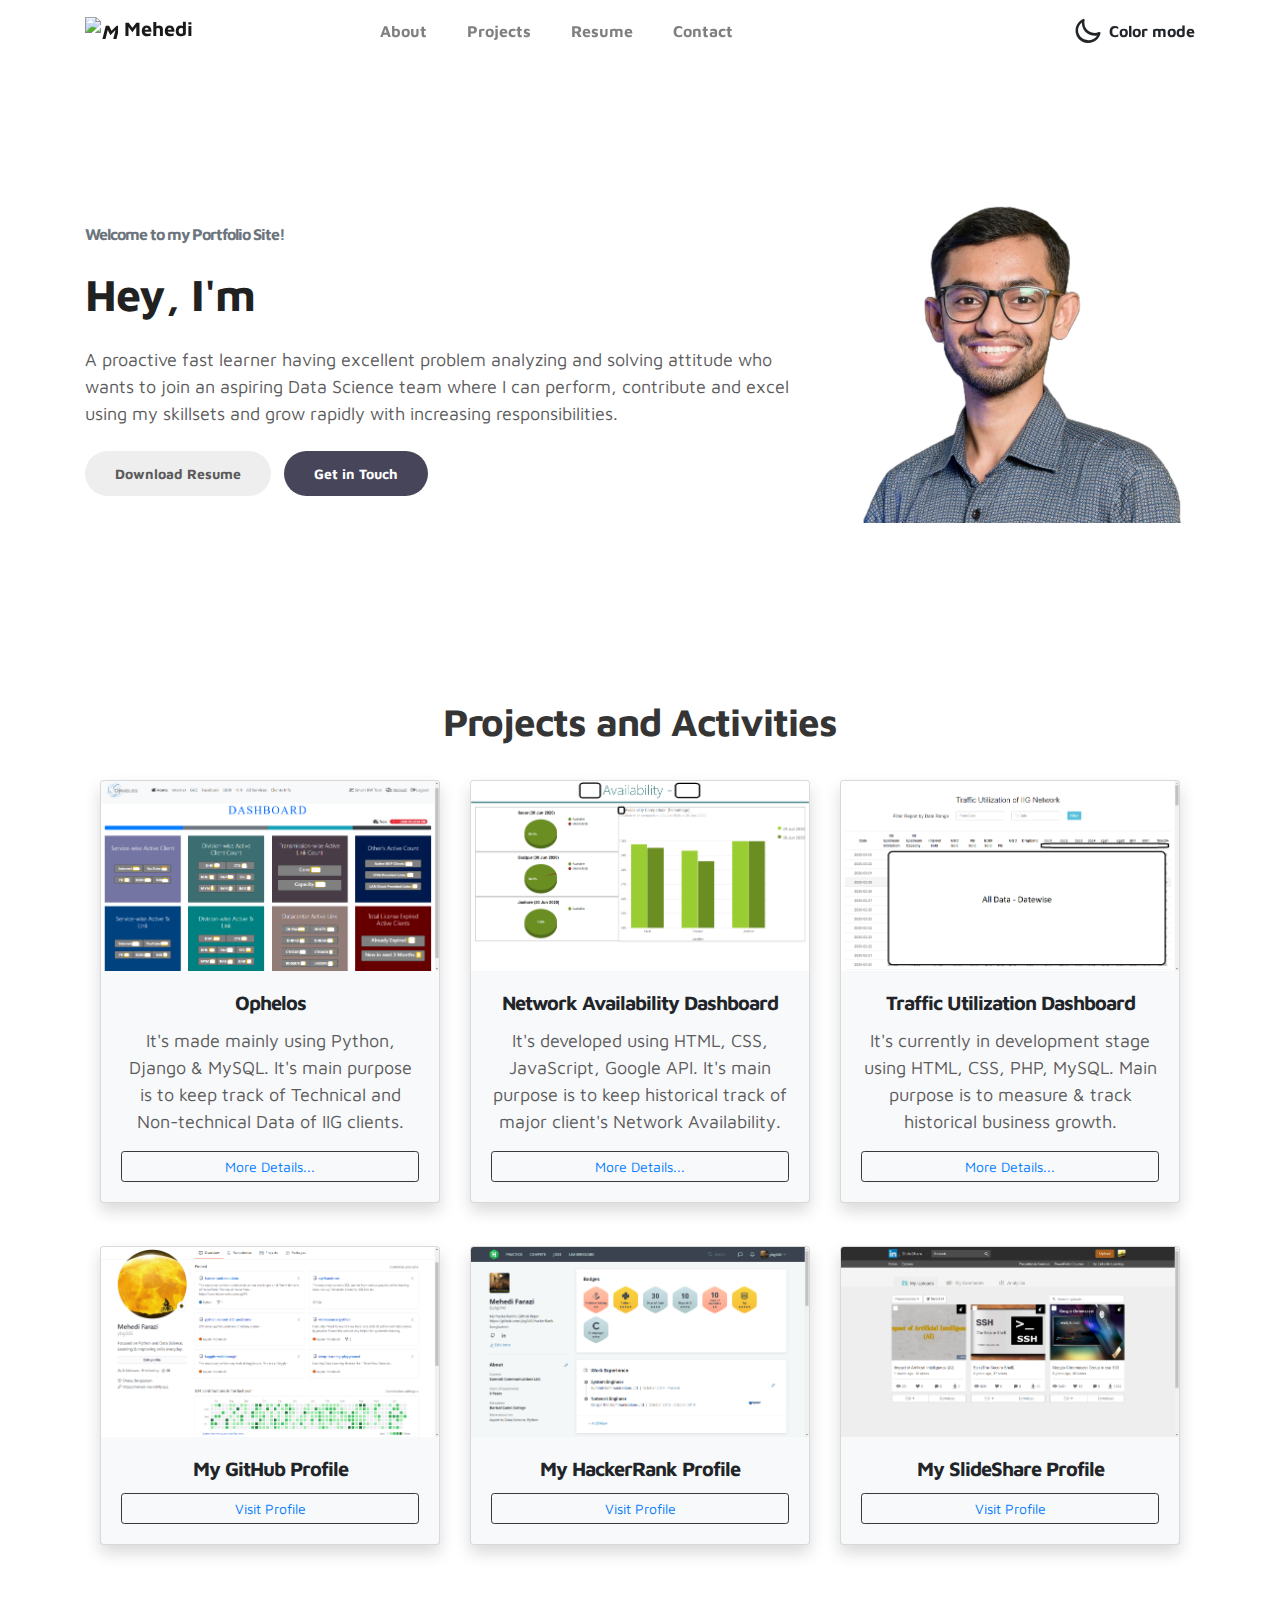
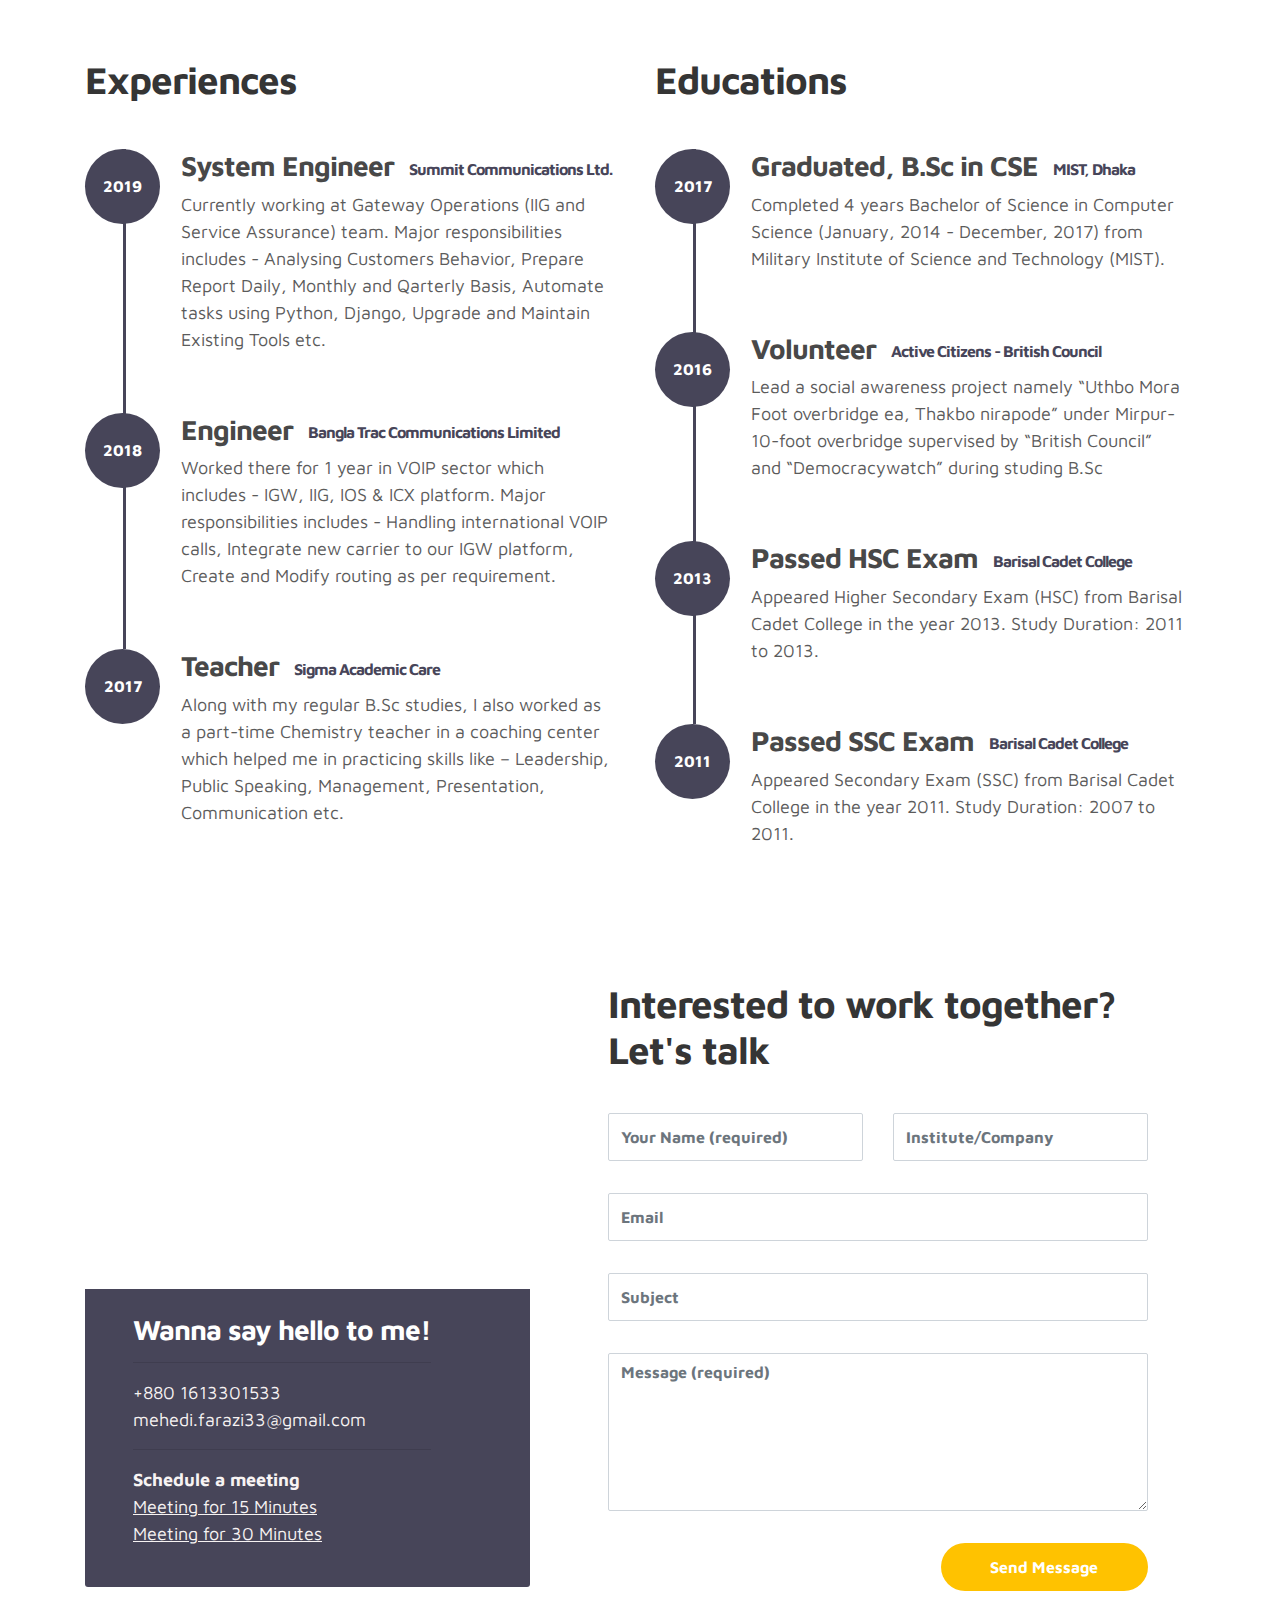
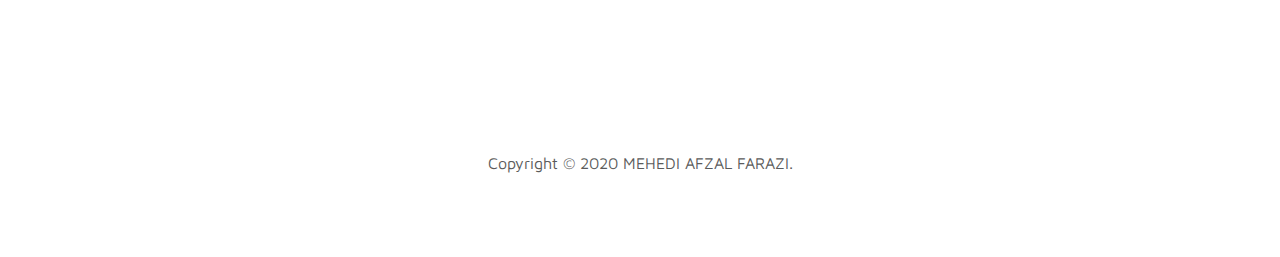
==== index.html @ b914c61b "Modified about section" ====
<!doctype html>
<html lang="en">
<head>
    <meta charset="utf-8">
    <meta name="viewport" content="width=device-width, initial-scale=1, shrink-to-fit=no">
    <meta name="description" content="">
    <meta name="author" content="">

    <title>Mehedi Farazi</title>
    <link rel="icon" type="image/ico" href="https://cdn3.iconfinder.com/data/icons/shortcuts/512/letter-m-key-keyboard-128.png" />

    <link rel="stylesheet" href="css/bootstrap.min.css">
    <link rel="stylesheet" href="css/unicons.css">
    <link rel="stylesheet" href="css/owl.carousel.min.css">
    <link rel="stylesheet" href="css/owl.theme.default.min.css">

    <!-- MAIN STYLE -->
    <link rel="stylesheet" href="css/tooplate-style.css">
    <link rel="stylesheet" href="css/project-card.css">
    <link rel="stylesheet" href="css/social-logo.css">
    <script src="https://use.fontawesome.com/releases/v5.12.1/js/all.js" data-auto-a11y="true"></script>
</head>



<body>
<!-- MENU -->
<nav class="navbar navbar-expand-sm navbar-light">
    <div class="container">
        <a class="navbar-brand" href="/"><i> <img src="https://cdn4.iconfinder.com/data/icons/system-ui-set/512/modern-latin-alphabet-letter-m-128.png" alt="M" width="50px" height="50px"> </i> Mehedi </a>

        <button class="navbar-toggler" type="button" data-toggle="collapse" data-target="#navbarNav" aria-controls="navbarNav" aria-expanded="false" aria-label="Toggle navigation">
            <span class="navbar-toggler-icon"></span>
            <span class="navbar-toggler-icon"></span>
            <span class="navbar-toggler-icon"></span>
        </button>

        <div class="collapse navbar-collapse" id="navbarNav">
            <ul class="navbar-nav mx-auto">
                <li class="nav-item">
                    <a href="#about" class="nav-link"><span data-hover="About">About</span></a>
                </li>
                <li class="nav-item">
                    <a href="#project" class="nav-link"><span data-hover="Projects">Projects</span></a>
                </li>
                <li class="nav-item">
                    <a href="#resume" class="nav-link"><span data-hover="Resume">Resume</span></a>
                </li>
                <li class="nav-item">
                    <a href="#contact" class="nav-link"><span data-hover="Contact">Contact</span></a>
                </li>
            </ul>

            <ul class="navbar-nav ml-lg-auto">
                <div class="ml-lg-4">
                    <div class="color-mode d-lg-flex justify-content-center align-items-center">
                        <i class="color-mode-icon"></i>
                        Color mode
                    </div>
                </div>
            </ul>
        </div>
    </div>
</nav>



<!-- ABOUT -->
<section class="about full-screen d-lg-flex justify-content-center align-items-center" id="about">
    <div class="container">
        <div class="row">

            <div class="col-lg-8 col-md-12 col-12 d-flex align-items-center">
                <div class="about-text">
                    <h6 class="text-muted">Welcome to my Portfolio Site!</h6>
                    <h1 class="animated animated-text">
                        <span class="mr-2">Hey, I'm</span>
                        <div class="animated-info">
                            <span class="animated-item">Mehedi Farazi</span>
                            <span class="animated-item">Analyst Programmer</span>
                        </div>
                    </h1>

                    <p>A proactive fast learner having excellent problem analyzing and solving attitude who wants to join an aspiring Data Science team where I can perform, contribute and excel using my skillsets and grow rapidly with increasing responsibilities.</p>

                    <div class="custom-btn-group mt-4">
                        <a href="files/Data-Analyst_Mehedi-Farazi.pdf" class="btn mr-lg-2 custom-btn" target="_blank"><i class="fas fa-file-alt"></i> Download Resume</a>
                        <a href="#contact" class="btn custom-btn custom-btn-bg custom-btn-link">Get in Touch</a>
                    </div>
                </div>
            </div>

            <div class="col-lg-4 col-md-12 col-12">
                <div class="about-image svg">
                    <img src="images/me/pp_w.png" class="img-fluid" alt="Mehedi's Picture">
                </div>
            </div>

        </div>
    </div>
</section>



<!-- PROJECTS -->
<section class="project py-5" id="project">
    <div class="container">

        <div class="row">
            <div class="col-lg-12 text-center mx-auto col-12">

                <div class="col-lg-8 mx-auto">
                    <h2>Projects and Activities</h2>
                </div>

                <div class="container">
                    <div class="row">
                        <div class="col-md-4 col-12">
                            <div class="card bg-light shadow mb-3">
                                <div class="inner">
                                    <img class="card-img-top" src="images\project\ophelos\02-dashboard.png" alt="Ophelos Dashboard">
                                </div>

                                <div class="card-body">
                                    <h5 class="card-title">Ophelos</h5>
                                    <p class="card-text">It's made mainly using Python, Django & MySQL. It's main purpose is to keep track of Technical and Non-technical Data of IIG clients.</p>

                                    <button type="button" class="btn btn-sm btn-block btn-outline-dark" data-toggle="tooltip" data-placement="top" title="Click to open details at new page">
                                        <a href="ophelos.html">More Details...</a>
                                    </button>
                                </div>
                            </div>
                        </div>

                        <div class="col-md-4 col-12">
                            <div class="card bg-light shadow mb-3">
                                <div class="inner">
                                    <img class="card-img-top" src="images\project\availability\img1.png" alt="Network Availability Dashboard">
                                </div>

                                <div class="card-body">
                                    <h5 class="card-title">Network Availability Dashboard</h5>
                                    <p class="card-text">It's developed using HTML, CSS, JavaScript, Google API. It's main purpose is to keep historical track of major client's Network Availability.</p>

                                    <button type="button" class="btn btn-sm btn-block btn-outline-dark" data-toggle="tooltip" data-placement="top" title="Click to open details at new page">
                                        <a href="network.html">More Details...</a>
                                    </button>
                                </div>
                            </div>
                        </div>

                        <div class="col-md-4 col-12">
                            <div class="card bg-light shadow mb-3">
                                <div class="inner">
                                    <img class="card-img-top" src="images\project\traffic-utilization\normal.png" alt="Traffic Utilization Dashboard">
                                </div>

                                <div class="card-body">
                                    <h5 class="card-title">Traffic Utilization Dashboard</h5>
                                    <p class="card-text">It's currently in development stage using HTML, CSS, PHP, MySQL. Main purpose is to measure & track historical business growth.</p>

                                    <button type="button" class="btn btn-sm btn-block btn-outline-dark" data-toggle="tooltip" data-placement="top" title="Click to open details at new page">
                                        <a href="utilization.html">More Details...</a>
                                    </button>
                                </div>
                            </div>
                        </div>
                    </div>

                    <div class="row">
                        <div class="col-md-4 col-12">
                            <div class="card bg-light shadow mb-3">
                                <div class="inner">
                                    <img class="card-img-top" src="images\project\others\github-2.png" alt="GitHub Profile">
                                </div>

                                <div class="card-body">
                                    <h5 class="card-title">My GitHub Profile</h5>

                                    <button type="button" class="btn btn-sm btn-block btn-outline-dark" data-toggle="tooltip" data-placement="top" title="Click to open my GitHub profile at new tab">
                                        <a href="https://github.com/ybg345" target="_blank">Visit Profile <i class="fas fa-external-link-alt"></i></a>
                                    </button>
                                </div>
                            </div>
                        </div>

                        <div class="col-md-4 col-12">
                            <div class="card bg-light shadow mb-3">
                                <div class="inner">
                                    <img class="card-img-top" src="images\project\others\hackerrank.png" alt="HackerRank Profile">
                                </div>

                                <div class="card-body">
                                    <h5 class="card-title">My HackerRank Profile</h5>

                                    <button type="button" class="btn btn-sm btn-block btn-outline-dark" data-toggle="tooltip" data-placement="top" title="Click to open my HackerRank profile at new tab">
                                        <a href="https://www.hackerrank.com/ybg345" target="_blank">Visit Profile <i class="fas fa-external-link-alt"></i></a>
                                    </button>
                                </div>
                            </div>
                        </div>

                        <div class="col-md-4 col-12">
                            <div class="card bg-light shadow mb-3">
                                <div class="inner">
                                    <img class="card-img-top" src="images\project\others\slideshare-1.png" alt="slideshare Profile">
                                </div>

                                <div class="card-body">
                                    <h5 class="card-title">My SlideShare Profile</h5>

                                    <button type="button" class="btn btn-sm btn-block btn-outline-dark" data-toggle="tooltip" data-placement="top" title="Click to open my SlideShare profile at new tab">
                                        <a href="https://www.slideshare.net/mehedi33" target="_blank">Visit Profile <i class="fas fa-external-link-alt"></i></a>
                                    </button>
                                </div>
                            </div>
                        </div>
                    </div>

                </div>


                <!-- <div class="owl-carousel owl-theme">

                    <div class="item">
                        <div class="project-info">
                            <img src="images/project/project-07.gif" class="img-fluid" alt="profile image">
                        </div>
                    </div>

                    <div class="item">
                        <div class="project-info">
                            <a href="https://www.hackerrank.com/ybg345" target="_blank"><img src="images/project/profile-01.gif" class="img-fluid" alt="profile image"></a>
                        </div>
                    </div>

                    <div class="item">
                        <div class="project-info">
                            <a href="https://github.com/ybg345" target="_blank"><img src="images/project/profile-02.gif" class="img-fluid" alt="profile image"></a>
                        </div>
                    </div>

                    <div class="item">
                        <div class="project-info">
                            <a href="https://public.tableau.com/profile/maf345#!/vizhome/CustomerSegmentationDashboardSDS/Dashboard" target="_blank"><img src="images/project/project-03.gif" class="img-fluid" alt="project image"></a>
                        </div>
                    </div>

                    <div class="item">
                        <div class="project-info">
                            <a href="https://1drv.ms/x/s!ArcN1mlTAmmf1RMQ-xbxxucuBG0i?e=DDILAO" target="_blank"><img src="images/project/project-04.gif" class="img-fluid" alt="project image"></a>
                        </div>
                    </div>

                </div> -->

            </div>
        </div>
    </div>
</section>



<!-- FEATURES -->
<section class="resume py-5 d-lg-flex justify-content-center align-items-center" id="resume">
    <div class="container">
        <div class="row">

            <div class="col-lg-6 col-12">
                <h2 class="mb-4">Experiences</h2>

                <div class="timeline">
                    <div class="timeline-wrapper">
                        <div class="timeline-yr">
                            <span>2019</span>
                        </div>
                        <div class="timeline-info">
                            <h3><span>System Engineer</span><small>Summit Communications Ltd.</small></h3>
                            <p>Currently working at Gateway Operations (IIG and Service Assurance) team. Major responsibilities includes - Analysing Customers Behavior, Prepare Report Daily, Monthly and Qarterly Basis, Automate tasks using Python, Django, Upgrade and Maintain Existing Tools etc.</p>
                        </div>
                    </div>

                    <div class="timeline-wrapper">
                        <div class="timeline-yr">
                            <span>2018</span>
                        </div>
                        <div class="timeline-info">
                            <h3><span>Engineer</span><small>Bangla Trac Communications Limited</small></h3>
                            <p>Worked there for 1 year in VOIP sector which includes - IGW, IIG, IOS & ICX platform. Major responsibilities includes - Handling international VOIP calls, Integrate new carrier to our IGW platform, Create and Modify routing as per requirement.</p>
                        </div>
                    </div>

                    <div class="timeline-wrapper">
                        <div class="timeline-yr">
                            <span>2017</span>
                        </div>
                        <div class="timeline-info">
                            <h3><span>Teacher<small>Sigma Academic Care</small></h3>
                            <p>Along with my regular B.Sc studies, I also worked as a part-time Chemistry teacher in a coaching center which helped me in practicing skills like – Leadership, Public Speaking, Management, Presentation, Communication etc.</p>
                        </div>
                    </div>

                </div>
            </div>

            <div class="col-lg-6 col-12">
                <h2 class="mb-4 mobile-mt-2">Educations</h2>

                <div class="timeline">
                    <div class="timeline-wrapper">
                        <div class="timeline-yr">
                            <span>2017</span>
                        </div>
                        <div class="timeline-info">
                            <h3><span>Graduated, B.Sc in CSE</span><small>MIST, Dhaka</small></h3>
                            <p>Completed 4 years Bachelor of Science in Computer Science (January, 2014 - December, 2017) from Military Institute of Science and Technology (MIST).</p>
                        </div>
                    </div>

                    <div class="timeline-wrapper">
                        <div class="timeline-yr">
                            <span>2016</span>
                        </div>
                        <div class="timeline-info">
                            <h3><span>Volunteer</span><small>Active Citizens - British Council</small></h3>
                            <p>Lead a social awareness project namely “Uthbo Mora Foot overbridge ea, Thakbo nirapode” under Mirpur-10-foot overbridge supervised by “British Council” and “Democracywatch” during studing B.Sc</p>
                        </div>
                    </div>

                    <div class="timeline-wrapper">
                        <div class="timeline-yr">
                            <span>2013</span>
                        </div>
                        <div class="timeline-info">
                            <h3><span>Passed HSC Exam</span><small>Barisal Cadet College</small></h3>
                            <p>Appeared Higher Secondary Exam (HSC) from Barisal Cadet College in the year 2013. Study Duration: 2011 to 2013.</p>
                        </div>
                    </div>

                    <div class="timeline-wrapper">
                        <div class="timeline-yr">
                            <span>2011</span>
                        </div>
                        <div class="timeline-info">
                            <h3><span>Passed SSC Exam</span><small>Barisal Cadet College</small></h3>
                            <p>Appeared Secondary Exam (SSC) from Barisal Cadet College in the year 2011. Study Duration: 2007 to 2011.</p>
                        </div>
                    </div>

                </div>
            </div>

        </div>
    </div>
</section>



<!-- CONTACT -->
<section class="contact py-5" id="contact">
<div class="container">
    <div class="row">

        <div class="col-lg-5 mr-lg-5 col-12">
            <div class="google-map w-100">
                <!-- <iframe src="https://maps.google.com/maps?q=brp&t=&z=15&ie=UTF8&iwloc=&output=embed" width="400" height="300" frameborder="0" style="border:0" allowfullscreen></iframe> -->
                <iframe src="https://www.google.com/maps/embed?pb=!1m18!1m12!1m3!1d3650.2944509740246!2d90.38084691445695!3d23.80812629248668!2m3!1f0!2f0!3f0!3m2!1i1024!2i768!4f13.1!3m3!1m2!1s0x3755c7285b10f46f%3A0x61296d7f2a9a5a30!2sJoynagar%20Project%2C%20National%20Housing%20Authority!5e0!3m2!1sen!2sbd!4v1597746410667!5m2!1sen!2sbd" width="400" height="310" frameborder="0" style="border:0;" allowfullscreen="" aria-hidden="false" tabindex="0"></iframe>
            </div>

            <div class="contact-info d-flex justify-content-between align-items-center py-4 px-lg-5">
                <div class="contact-info-item">
                    <h3 class="mb-3 text-white">Wanna say hello to me!</h3>
                    <hr>
                    <!-- <p class="footer-text mb-0"><i class="fas fa-phone-alt fa-lg"></i> +880 1613301533</p> -->
                    <p class="footer-text mb-0"><i class="fas fa-phone-alt fa-lg"></i> <a href="tel:+8801613301533" onclick="ga('send', 'event', { eventCategory: 'Contact', eventAction: 'Call', eventLabel: 'Mobile Button'});"> +880 1613301533 </a>
                    <p><i class="fas fa-envelope-open-text fa-lg"></i><a href="mailto:mehedi.farazi33@gmail.com"> mehedi.farazi33@gmail.com</a></p>
                    <hr>
                    <p><i class="far fa-calendar-alt fa-lg"></i> <b>Schedule a meeting</b>
                        <br>
                        <i class="fas fa-user-clock"></i><a href="https://calendly.com/mehedi-farazi33/15min" target="_blank"> <u>Meeting for 15 Minutes</u> </a> <br>
                        <i class="fas fa-user-clock"></i><a href="https://calendly.com/mehedi-farazi33/30min" target="_blank"> <u>Meeting for 30 Minutes</u> </a>
                    </p>
                </div>

                <!-- <ul class="social-links">
                    <li><a href="https://www.facebook.com/maf345" class="uil uil-facebook" data-toggle="tooltip" data-placement="left" title="Facebook" target="_blank"></a></li>
                    <li><a href="https://www.youtube.com/channel/UCJ0IR7aeKfYx1siz7QJ-BMw" class="uil uil-youtube" data-toggle="tooltip" data-placement="left" title="YouTube" target="_blank"></a></li>
                </ul> -->
            </div>
        </div>

        <div class="col-lg-6 col-12">
            <div class="contact-form">
                <h2 class="mb-4">Interested to work together? Let's talk</h2>
                <form action="https://app.99inbound.com/api/e/u4Ypcwsz" method="POST" target="_blank">
                    <div class="row">
                        <div class="col-lg-6 col-12">
                            <input type="text" class="form-control" name="name" placeholder="Your Name (required)" id="name" required>
                        </div>

                        <div class="col-lg-6 col-12">
                            <input type="text" class="form-control" name="company" placeholder="Institute/Company" id="company">
                        </div>

                        <div class="col-12">
                            <input type="email" class="form-control" name="email" placeholder="Email" id="email">
                        </div>

                        <div class="col-12">
                            <input type="text" class="form-control" name="subject" placeholder="Subject" id="subject">
                        </div>

                        <div class="col-12">
                            <textarea name="message" rows="6" class="form-control" id="message" placeholder="Message (required)" required></textarea>
                        </div>

                        <div class="ml-lg-auto col-lg-5 col-12">
                            <input type="submit" class="form-control submit-btn" value="Send Message">
                        </div>
                    </div>
                </form>
            </div>
        </div>

    </div>
</div>

</section>



<!-- FOOTER -->
<footer class="footer py-5">
    <div class="container">
        <div class="row">
            <div class="col-lg-12 col-12">
                <p class="copyright-text text-center mt-5">Copyright &copy; 2020 MEHEDI AFZAL FARAZI.</p>
            </div>
            <div class="col-lg-12 col-12">
                <div class="wrapper">
                    <a href="https://github.com/ybg345" target="_blank"><i class="fab fa-github fa-lg"></i></a> &nbsp;
                    <a href="https://www.linkedin.com/in/maf345/" target="_blank"><i class="fab fa-linkedin fa-lg"></i></a> &nbsp;
                    <a href="https://www.hackerrank.com/ybg345" target="_blank"><i class="fab fa-hackerrank fa-lg"></i></a> &nbsp;
                    <a href="https://www.kaggle.com/maf345" target="_blank"><i class="fab fab-3x fa-kaggle fa-lg"></i></a> &nbsp;
                    <a href="https://www.slideshare.net/mehedi33" target="_blank"><i class="fab fa-slideshare fa-lg"></i></a>
                </div>
            </div>
        </div>
    </div>
</footer>


<script src="js/jquery-3.3.1.min.js"></script>
<script src="js/popper.min.js"></script>
<script src="js/bootstrap.min.js"></script>
<script src="js/Headroom.js"></script>
<script src="js/jQuery.headroom.js"></script>
<script src="js/owl.carousel.min.js"></script>
<script src="js/smoothscroll.js"></script>
<script src="js/custom.js"></script>

<!-- For tooltip -->
<script type="text/javascript">
    $(function () {
        $('[data-toggle="tooltip"]').tooltip()
    })
</script>

</body>
</html>
---- css/unicons.css ----
@font-face {
  font-family: 'unicons';
  src: url('../font/unicons.eot?42479262');
  src: url('../font/unicons.eot?42479262#iefix') format('embedded-opentype'),
       url('../font/unicons.woff2?42479262') format('woff2'),
       url('../font/unicons.woff?42479262') format('woff'),
       url('../font/unicons.ttf?42479262') format('truetype'),
       url('../font/unicons.svg?42479262#unicons') format('svg');
  font-weight: normal;
  font-style: normal;
}
/* Chrome hack: SVG is rendered more smooth in Windozze. 100% magic, uncomment if you need it. */
/* Note, that will break hinting! In other OS-es font will be not as sharp as it could be */
/*
@media screen and (-webkit-min-device-pixel-ratio:0) {
  @font-face {
    font-family: 'unicons';
    src: url('../font/unicons.svg?42479262#unicons') format('svg');
  }
}
*/
 
 [class^="uil-"]:before, [class*=" uil-"]:before {
  font-family: "unicons";
  font-style: normal;
  font-weight: normal;
  speak: none;
 
  display: inline-block;
  text-decoration: inherit;
  width: 1em;
  margin-right: .2em;
  text-align: center;
  /* opacity: .8; */
 
  /* For safety - reset parent styles, that can break glyph codes*/
  font-variant: normal;
  text-transform: none;
 
  /* fix buttons height, for twitter bootstrap */
  line-height: 1em;
 
  /* Animation center compensation - margins should be symmetric */
  /* remove if not needed */
  margin-left: .2em;
 
  /* you can be more comfortable with increased icons size */
  /* font-size: 120%; */
 
  /* Font smoothing. That was taken from TWBS */
  -webkit-font-smoothing: antialiased;
  -moz-osx-font-smoothing: grayscale;
 
  /* Uncomment for 3D effect */
  /* text-shadow: 1px 1px 1px rgba(127, 127, 127, 0.3); */
}
 
.uil-abacus:before { content: '\e800'; } /* '' */
.uil-accessible-icon-alt:before { content: '\e801'; } /* '' */
.uil-adjust-alt:before { content: '\e802'; } /* '' */
.uil-adjust-circle:before { content: '\e803'; } /* '' */
.uil-adjust-half:before { content: '\e804'; } /* '' */
.uil-adjust:before { content: '\e805'; } /* '' */
.uil-airplay:before { content: '\e806'; } /* '' */
.uil-align-alt:before { content: '\e807'; } /* '' */
.uil-align-center-alt:before { content: '\e808'; } /* '' */
.uil-align-center-h:before { content: '\e809'; } /* '' */
.uil-align-center-justify:before { content: '\e80a'; } /* '' */
.uil-align-center-v:before { content: '\e80b'; } /* '' */
.uil-align-center:before { content: '\e80c'; } /* '' */
.uil-align-justify:before { content: '\e80d'; } /* '' */
.uil-align-left-justify:before { content: '\e80e'; } /* '' */
.uil-align-left:before { content: '\e80f'; } /* '' */
.uil-align-letter-right:before { content: '\e810'; } /* '' */
.uil-align-right-justify:before { content: '\e811'; } /* '' */
.uil-align-right:before { content: '\e812'; } /* '' */
.uil-align:before { content: '\e813'; } /* '' */
.uil-ambulance:before { content: '\e814'; } /* '' */
.uil-analysis:before { content: '\e815'; } /* '' */
.uil-analytics:before { content: '\e816'; } /* '' */
.uil-anchor:before { content: '\e817'; } /* '' */
.uil-android-phone-slash:before { content: '\e818'; } /* '' */
.uil-angle-double-down:before { content: '\e819'; } /* '' */
.uil-angle-double-left:before { content: '\e81a'; } /* '' */
.uil-angle-double-right:before { content: '\e81b'; } /* '' */
.uil-angle-double-up:before { content: '\e81c'; } /* '' */
.uil-angle-down:before { content: '\e81d'; } /* '' */
.uil-angle-left:before { content: '\e81e'; } /* '' */
.uil-angle-right-b:before { content: '\e81f'; } /* '' */
.uil-angle-right:before { content: '\e820'; } /* '' */
.uil-angle-up:before { content: '\e821'; } /* '' */
.uil-annoyed-alt:before { content: '\e822'; } /* '' */
.uil-annoyed:before { content: '\e823'; } /* '' */
.uil-apps:before { content: '\e824'; } /* '' */
.uil-archive-alt:before { content: '\e825'; } /* '' */
.uil-archive:before { content: '\e826'; } /* '' */
.uil-arrow-break:before { content: '\e827'; } /* '' */
.uil-arrow-circle-down:before { content: '\e828'; } /* '' */
.uil-arrow-circle-left:before { content: '\e829'; } /* '' */
.uil-arrow-circle-right:before { content: '\e82a'; } /* '' */
.uil-arrow-circle-up:before { content: '\e82b'; } /* '' */
.uil-arrow-compress-h:before { content: '\e82c'; } /* '' */
.uil-arrow-down-left:before { content: '\e82d'; } /* '' */
.uil-arrow-down-right:before { content: '\e82e'; } /* '' */
.uil-arrow-down:before { content: '\e82f'; } /* '' */
.uil-arrow-from-right:before { content: '\e830'; } /* '' */
.uil-arrow-from-top:before { content: '\e831'; } /* '' */
.uil-arrow-growth:before { content: '\e832'; } /* '' */
.uil-arrow-left:before { content: '\e833'; } /* '' */
.uil-arrow-random:before { content: '\e834'; } /* '' */
.uil-arrow-resize-diagonal:before { content: '\e835'; } /* '' */
.uil-arrow-right:before { content: '\e836'; } /* '' */
.uil-arrow-to-bottom:before { content: '\e837'; } /* '' */
.uil-arrow-to-right:before { content: '\e838'; } /* '' */
.uil-arrow-up-left:before { content: '\e839'; } /* '' */
.uil-arrow-up-right:before { content: '\e83a'; } /* '' */
.uil-arrow-up:before { content: '\e83b'; } /* '' */
.uil-arrows-h-alt:before { content: '\e83c'; } /* '' */
.uil-arrows-h:before { content: '\e83d'; } /* '' */
.uil-arrows-left-down:before { content: '\e83e'; } /* '' */
.uil-arrows-maximize:before { content: '\e83f'; } /* '' */
.uil-arrows-merge:before { content: '\e840'; } /* '' */
.uil-arrows-resize-h:before { content: '\e841'; } /* '' */
.uil-arrows-resize-v:before { content: '\e842'; } /* '' */
.uil-arrows-resize:before { content: '\e843'; } /* '' */
.uil-arrows-right-down:before { content: '\e844'; } /* '' */
.uil-arrows-shrink-h:before { content: '\e845'; } /* '' */
.uil-arrows-shrink-v:before { content: '\e846'; } /* '' */
.uil-arrows-up-right:before { content: '\e847'; } /* '' */
.uil-arrows-v-alt:before { content: '\e848'; } /* '' */
.uil-arrows-v:before { content: '\e849'; } /* '' */
.uil-at:before { content: '\e84a'; } /* '' */
.uil-atm-card:before { content: '\e84b'; } /* '' */
.uil-atom:before { content: '\e84c'; } /* '' */
.uil-auto-flash:before { content: '\e84d'; } /* '' */
.uil-award-alt:before { content: '\e84e'; } /* '' */
.uil-award:before { content: '\e84f'; } /* '' */
.uil-baby-carriage:before { content: '\e850'; } /* '' */
.uil-backpack:before { content: '\e851'; } /* '' */
.uil-backspace:before { content: '\e852'; } /* '' */
.uil-backward:before { content: '\e853'; } /* '' */
.uil-bag-alt:before { content: '\e854'; } /* '' */
.uil-bag-slash:before { content: '\e855'; } /* '' */
.uil-bag:before { content: '\e856'; } /* '' */
.uil-ball:before { content: '\e857'; } /* '' */
.uil-ban:before { content: '\e858'; } /* '' */
.uil-bars:before { content: '\e859'; } /* '' */
.uil-basketball-hoop:before { content: '\e85a'; } /* '' */
.uil-basketball:before { content: '\e85b'; } /* '' */
.uil-battery-bolt:before { content: '\e85c'; } /* '' */
.uil-battery-empty:before { content: '\e85d'; } /* '' */
.uil-bed-double:before { content: '\e85e'; } /* '' */
.uil-bed:before { content: '\e85f'; } /* '' */
.uil-bell-school:before { content: '\e860'; } /* '' */
.uil-bell-slash:before { content: '\e861'; } /* '' */
.uil-bill:before { content: '\e862'; } /* '' */
.uil-bitcoin-circle:before { content: '\e863'; } /* '' */
.uil-bitcoin:before { content: '\e864'; } /* '' */
.uil-bluetooth-b:before { content: '\e865'; } /* '' */
.uil-bolt-alt:before { content: '\e866'; } /* '' */
.uil-bolt-slash:before { content: '\e867'; } /* '' */
.uil-bolt:before { content: '\e868'; } /* '' */
.uil-book-alt:before { content: '\e869'; } /* '' */
.uil-book-medical:before { content: '\e86a'; } /* '' */
.uil-book-open:before { content: '\e86b'; } /* '' */
.uil-book-reader:before { content: '\e86c'; } /* '' */
.uil-book:before { content: '\e86d'; } /* '' */
.uil-bookmark-full:before { content: '\e86e'; } /* '' */
.uil-bookmark:before { content: '\e86f'; } /* '' */
.uil-books:before { content: '\e870'; } /* '' */
.uil-boombox:before { content: '\e871'; } /* '' */
.uil-border-alt:before { content: '\e872'; } /* '' */
.uil-border-bottom:before { content: '\e873'; } /* '' */
.uil-border-clear:before { content: '\e874'; } /* '' */
.uil-border-horizontal:before { content: '\e875'; } /* '' */
.uil-border-inner:before { content: '\e876'; } /* '' */
.uil-border-left:before { content: '\e877'; } /* '' */
.uil-border-out:before { content: '\e878'; } /* '' */
.uil-border-right:before { content: '\e879'; } /* '' */
.uil-border-top:before { content: '\e87a'; } /* '' */
.uil-border-vertical:before { content: '\e87b'; } /* '' */
.uil-box:before { content: '\e87c'; } /* '' */
.uil-briefcase-alt:before { content: '\e87d'; } /* '' */
.uil-briefcase:before { content: '\e87e'; } /* '' */
.uil-bright:before { content: '\e87f'; } /* '' */
.uil-brightness-empty:before { content: '\e880'; } /* '' */
.uil-brightness-half:before { content: '\e881'; } /* '' */
.uil-brightness-low:before { content: '\e882'; } /* '' */
.uil-brightness-minus:before { content: '\e883'; } /* '' */
.uil-brightness-plus:before { content: '\e884'; } /* '' */
.uil-brightness:before { content: '\e885'; } /* '' */
.uil-bring-bottom:before { content: '\e886'; } /* '' */
.uil-bring-front:before { content: '\e887'; } /* '' */
.uil-brush-alt:before { content: '\e888'; } /* '' */
.uil-bug:before { content: '\e889'; } /* '' */
.uil-building:before { content: '\e88a'; } /* '' */
.uil-bullseye:before { content: '\e88b'; } /* '' */
.uil-bus-alt:before { content: '\e88c'; } /* '' */
.uil-bus-school:before { content: '\e88d'; } /* '' */
.uil-bus:before { content: '\e88e'; } /* '' */
.uil-calcualtor:before { content: '\e88f'; } /* '' */
.uil-calculator-alt:before { content: '\e890'; } /* '' */
.uil-calendar-alt:before { content: '\e891'; } /* '' */
.uil-calendar-slash:before { content: '\e892'; } /* '' */
.uil-calender:before { content: '\e893'; } /* '' */
.uil-calling:before { content: '\e894'; } /* '' */
.uil-camera-plus:before { content: '\e895'; } /* '' */
.uil-camera-slash:before { content: '\e896'; } /* '' */
.uil-camera:before { content: '\e897'; } /* '' */
.uil-cancel:before { content: '\e898'; } /* '' */
.uil-capsule:before { content: '\e899'; } /* '' */
.uil-capture:before { content: '\e89a'; } /* '' */
.uil-car-sideview:before { content: '\e89b'; } /* '' */
.uil-car-slash:before { content: '\e89c'; } /* '' */
.uil-car-wash:before { content: '\e89d'; } /* '' */
.uil-car:before { content: '\e89e'; } /* '' */
.uil-card-atm:before { content: '\e89f'; } /* '' */
.uil-caret-right:before { content: '\e8a0'; } /* '' */
.uil-cart:before { content: '\e8a1'; } /* '' */
.uil-cell:before { content: '\e8a2'; } /* '' */
.uil-celsius:before { content: '\e8a3'; } /* '' */
.uil-chart-bar-alt:before { content: '\e8a4'; } /* '' */
.uil-chart-bar:before { content: '\e8a5'; } /* '' */
.uil-chart-down:before { content: '\e8a6'; } /* '' */
.uil-chart-growth-alt:before { content: '\e8a7'; } /* '' */
.uil-chart-growth:before { content: '\e8a8'; } /* '' */
.uil-chart-line:before { content: '\e8a9'; } /* '' */
.uil-chart-pie-alt:before { content: '\e8aa'; } /* '' */
.uil-chart-pie:before { content: '\e8ab'; } /* '' */
.uil-chart:before { content: '\e8ac'; } /* '' */
.uil-chat-bubble-user:before { content: '\e8ad'; } /* '' */
.uil-chat-info:before { content: '\e8ae'; } /* '' */
.uil-chat:before { content: '\e8af'; } /* '' */
.uil-check-circle:before { content: '\e8b0'; } /* '' */
.uil-check-square:before { content: '\e8b1'; } /* '' */
.uil-check:before { content: '\e8b2'; } /* '' */
.uil-circle-layer:before { content: '\e8b3'; } /* '' */
.uil-circle:before { content: '\e8b4'; } /* '' */
.uil-circuit:before { content: '\e8b5'; } /* '' */
.uil-clapper-board:before { content: '\e8b6'; } /* '' */
.uil-clipboard-alt:before { content: '\e8b7'; } /* '' */
.uil-clipboard-blank:before { content: '\e8b8'; } /* '' */
.uil-clipboard-notes:before { content: '\e8b9'; } /* '' */
.uil-clipboard:before { content: '\e8ba'; } /* '' */
.uil-clock-eight:before { content: '\e8bb'; } /* '' */
.uil-clock-five:before { content: '\e8bc'; } /* '' */
.uil-clock-nine:before { content: '\e8bd'; } /* '' */
.uil-clock-seven:before { content: '\e8be'; } /* '' */
.uil-clock-ten:before { content: '\e8bf'; } /* '' */
.uil-clock-three:before { content: '\e8c0'; } /* '' */
.uil-clock-two:before { content: '\e8c1'; } /* '' */
.uil-clock:before { content: '\e8c2'; } /* '' */
.uil-closed-captioning:before { content: '\e8c3'; } /* '' */
.uil-cloud-block:before { content: '\e8c4'; } /* '' */
.uil-cloud-bookmark:before { content: '\e8c5'; } /* '' */
.uil-cloud-check:before { content: '\e8c6'; } /* '' */
.uil-cloud-computing:before { content: '\e8c7'; } /* '' */
.uil-cloud-data-connection:before { content: '\e8c8'; } /* '' */
.uil-cloud-database-tree:before { content: '\e8c9'; } /* '' */
.uil-cloud-download:before { content: '\e8ca'; } /* '' */
.uil-cloud-drizzle:before { content: '\e8cb'; } /* '' */
.uil-cloud-exclamation:before { content: '\e8cc'; } /* '' */
.uil-cloud-hail:before { content: '\e8cd'; } /* '' */
.uil-cloud-heart:before { content: '\e8ce'; } /* '' */
.uil-cloud-info:before { content: '\e8cf'; } /* '' */
.uil-cloud-lock:before { content: '\e8d0'; } /* '' */
.uil-cloud-meatball:before { content: '\e8d1'; } /* '' */
.uil-cloud-moon-hail:before { content: '\e8d2'; } /* '' */
.uil-cloud-moon-meatball:before { content: '\e8d3'; } /* '' */
.uil-cloud-moon-rain:before { content: '\e8d4'; } /* '' */
.uil-cloud-moon-showers:before { content: '\e8d5'; } /* '' */
.uil-cloud-moon:before { content: '\e8d6'; } /* '' */
.uil-cloud-question:before { content: '\e8d7'; } /* '' */
.uil-cloud-rain-sun:before { content: '\e8d8'; } /* '' */
.uil-cloud-rain:before { content: '\e8d9'; } /* '' */
.uil-cloud-redo:before { content: '\e8da'; } /* '' */
.uil-cloud-set:before { content: '\e8db'; } /* '' */
.uil-cloud-share:before { content: '\e8dc'; } /* '' */
.uil-cloud-shield:before { content: '\e8dd'; } /* '' */
.uil-cloud-showers-alt:before { content: '\e8de'; } /* '' */
.uil-cloud-showers-heavy:before { content: '\e8df'; } /* '' */
.uil-cloud-showers:before { content: '\e8e0'; } /* '' */
.uil-cloud-slash:before { content: '\e8e1'; } /* '' */
.uil-cloud-sun-hail:before { content: '\e8e2'; } /* '' */
.uil-cloud-sun-meatball:before { content: '\e8e3'; } /* '' */
.uil-cloud-sun-rain-alt:before { content: '\e8e4'; } /* '' */
.uil-cloud-sun-rain:before { content: '\e8e5'; } /* '' */
.uil-cloud-sun-tear:before { content: '\e8e6'; } /* '' */
.uil-cloud-sun:before { content: '\e8e7'; } /* '' */
.uil-cloud-times:before { content: '\e8e8'; } /* '' */
.uil-cloud-unlock:before { content: '\e8e9'; } /* '' */
.uil-cloud-upload:before { content: '\e8ea'; } /* '' */
.uil-cloud-wifi:before { content: '\e8eb'; } /* '' */
.uil-cloud-wind:before { content: '\e8ec'; } /* '' */
.uil-cloud:before { content: '\e8ed'; } /* '' */
.uil-clouds:before { content: '\e8ee'; } /* '' */
.uil-club:before { content: '\e8ef'; } /* '' */
.uil-code:before { content: '\e8f0'; } /* '' */
.uil-coffee:before { content: '\e8f1'; } /* '' */
.uil-cog:before { content: '\e8f2'; } /* '' */
.uil-coins:before { content: '\e8f3'; } /* '' */
.uil-columns:before { content: '\e8f4'; } /* '' */
.uil-comment-alt-block:before { content: '\e8f5'; } /* '' */
.uil-comment-alt-chart-lines:before { content: '\e8f6'; } /* '' */
.uil-comment-alt-check:before { content: '\e8f7'; } /* '' */
.uil-comment-alt-dots:before { content: '\e8f8'; } /* '' */
.uil-comment-alt-download:before { content: '\e8f9'; } /* '' */
.uil-comment-alt-edit:before { content: '\e8fa'; } /* '' */
.uil-comment-alt-exclamation:before { content: '\e8fb'; } /* '' */
.uil-comment-alt-heart:before { content: '\e8fc'; } /* '' */
.uil-comment-alt-image:before { content: '\e8fd'; } /* '' */
.uil-comment-alt-info:before { content: '\e8fe'; } /* '' */
.uil-comment-alt-lines:before { content: '\e8ff'; } /* '' */
.uil-comment-alt-lock:before { content: '\e900'; } /* '' */
.uil-comment-alt-medical:before { content: '\e901'; } /* '' */
.uil-comment-alt-message:before { content: '\e902'; } /* '' */
.uil-comment-alt-notes:before { content: '\e903'; } /* '' */
.uil-comment-alt-plus:before { content: '\e904'; } /* '' */
.uil-comment-alt-question:before { content: '\e905'; } /* '' */
.uil-comment-alt-redo:before { content: '\e906'; } /* '' */
.uil-comment-alt-search:before { content: '\e907'; } /* '' */
.uil-comment-alt-share:before { content: '\e908'; } /* '' */
.uil-comment-alt-shield:before { content: '\e909'; } /* '' */
.uil-comment-alt-upload:before { content: '\e90a'; } /* '' */
.uil-comment-alt-verify:before { content: '\e90b'; } /* '' */
.uil-comment-alt:before { content: '\e90c'; } /* '' */
.uil-comment-block:before { content: '\e90d'; } /* '' */
.uil-comment-chart-line:before { content: '\e90e'; } /* '' */
.uil-comment-check:before { content: '\e90f'; } /* '' */
.uil-comment-dots:before { content: '\e910'; } /* '' */
.uil-comment-download:before { content: '\e911'; } /* '' */
.uil-comment-edit:before { content: '\e912'; } /* '' */
.uil-comment-exclamation:before { content: '\e913'; } /* '' */
.uil-comment-heart:before { content: '\e914'; } /* '' */
.uil-comment-image:before { content: '\e915'; } /* '' */
.uil-comment-info-alt:before { content: '\e916'; } /* '' */
.uil-comment-info:before { content: '\e917'; } /* '' */
.uil-comment-lines:before { content: '\e918'; } /* '' */
.uil-comment-lock:before { content: '\e919'; } /* '' */
.uil-comment-medical:before { content: '\e91a'; } /* '' */
.uil-comment-message:before { content: '\e91b'; } /* '' */
.uil-comment-notes:before { content: '\e91c'; } /* '' */
.uil-comment-plus:before { content: '\e91d'; } /* '' */
.uil-comment-question:before { content: '\e91e'; } /* '' */
.uil-comment-redo:before { content: '\e91f'; } /* '' */
.uil-comment-search:before { content: '\e920'; } /* '' */
.uil-comment-share:before { content: '\e921'; } /* '' */
.uil-comment-shield:before { content: '\e922'; } /* '' */
.uil-comment-slash:before { content: '\e923'; } /* '' */
.uil-comment-upload:before { content: '\e924'; } /* '' */
.uil-comment-verify:before { content: '\e925'; } /* '' */
.uil-comment:before { content: '\e926'; } /* '' */
.uil-comments-alt:before { content: '\e927'; } /* '' */
.uil-comments:before { content: '\e928'; } /* '' */
.uil-commnet-alt-slash:before { content: '\e929'; } /* '' */
.uil-compact-disc:before { content: '\e92a'; } /* '' */
.uil-compass:before { content: '\e92b'; } /* '' */
.uil-compress-alt-left:before { content: '\e92c'; } /* '' */
.uil-compress-alt:before { content: '\e92d'; } /* '' */
.uil-compress-arrows:before { content: '\e92e'; } /* '' */
.uil-compress-lines:before { content: '\e92f'; } /* '' */
.uil-compress-point:before { content: '\e930'; } /* '' */
.uil-compress-v:before { content: '\e931'; } /* '' */
.uil-compress:before { content: '\e932'; } /* '' */
.uil-computer-mouse:before { content: '\e933'; } /* '' */
.uil-confused:before { content: '\e934'; } /* '' */
.uil-constructor:before { content: '\e935'; } /* '' */
.uil-copy-alt:before { content: '\e936'; } /* '' */
.uil-copy-landscape:before { content: '\e937'; } /* '' */
.uil-copy:before { content: '\e938'; } /* '' */
.uil-copyright:before { content: '\e939'; } /* '' */
.uil-corner-down-left:before { content: '\e93a'; } /* '' */
.uil-corner-down-right-alt:before { content: '\e93b'; } /* '' */
.uil-corner-down-right:before { content: '\e93c'; } /* '' */
.uil-corner-left-down:before { content: '\e93d'; } /* '' */
.uil-corner-right-down:before { content: '\e93e'; } /* '' */
.uil-corner-up-left-alt:before { content: '\e93f'; } /* '' */
.uil-corner-up-left:before { content: '\e940'; } /* '' */
.uil-corner-up-right-alt:before { content: '\e941'; } /* '' */
.uil-corner-up-right:before { content: '\e942'; } /* '' */
.uil-creative-commons-pd-alt:before { content: '\e943'; } /* '' */
.uil-creative-commons-pd:before { content: '\e944'; } /* '' */
.uil-crockery:before { content: '\e945'; } /* '' */
.uil-crop-alt-rotate-left:before { content: '\e946'; } /* '' */
.uil-crop-alt-rotate-right:before { content: '\e947'; } /* '' */
.uil-crop-alt:before { content: '\e948'; } /* '' */
.uil-crosshair-alt:before { content: '\e949'; } /* '' */
.uil-crosshair:before { content: '\e94a'; } /* '' */
.uil-crosshairs:before { content: '\e94b'; } /* '' */
.uil-cube:before { content: '\e94c'; } /* '' */
.uil-data-sharing:before { content: '\e94d'; } /* '' */
.uil-database-alt:before { content: '\e94e'; } /* '' */
.uil-database:before { content: '\e94f'; } /* '' */
.uil-desert:before { content: '\e950'; } /* '' */
.uil-desktop-alt-slash:before { content: '\e951'; } /* '' */
.uil-desktop-alt:before { content: '\e952'; } /* '' */
.uil-desktop-cloud-alt:before { content: '\e953'; } /* '' */
.uil-desktop-slash:before { content: '\e954'; } /* '' */
.uil-desktop:before { content: '\e955'; } /* '' */
.uil-dialpad-alt:before { content: '\e956'; } /* '' */
.uil-dialpad:before { content: '\e957'; } /* '' */
.uil-diamond:before { content: '\e958'; } /* '' */
.uil-diary-alt:before { content: '\e959'; } /* '' */
.uil-diary:before { content: '\e95a'; } /* '' */
.uil-dice-five:before { content: '\e95b'; } /* '' */
.uil-dice-four:before { content: '\e95c'; } /* '' */
.uil-dice-one:before { content: '\e95d'; } /* '' */
.uil-dice-six:before { content: '\e95e'; } /* '' */
.uil-dice-three:before { content: '\e95f'; } /* '' */
.uil-dice-two:before { content: '\e960'; } /* '' */
.uil-direction:before { content: '\e961'; } /* '' */
.uil-directions:before { content: '\e962'; } /* '' */
.uil-dizzy-meh:before { content: '\e963'; } /* '' */
.uil-dna:before { content: '\e964'; } /* '' */
.uil-document-layout-center:before { content: '\e965'; } /* '' */
.uil-document-layout-left:before { content: '\e966'; } /* '' */
.uil-document-layout-right:before { content: '\e967'; } /* '' */
.uil-document:before { content: '\e968'; } /* '' */
.uil-dollar-alt:before { content: '\e969'; } /* '' */
.uil-dollar-sign-alt:before { content: '\e96a'; } /* '' */
.uil-dollar-sign:before { content: '\e96b'; } /* '' */
.uil-down-arrow:before { content: '\e96c'; } /* '' */
.uil-download-alt:before { content: '\e96d'; } /* '' */
.uil-dribbble:before { content: '\e96e'; } /* '' */
.uil-drill:before { content: '\e96f'; } /* '' */
.uil-dropbox:before { content: '\e970'; } /* '' */
.uil-dumbbell:before { content: '\e971'; } /* '' */
.uil-edit-alt:before { content: '\e972'; } /* '' */
.uil-edit:before { content: '\e973'; } /* '' */
.uil-ellipsis-h:before { content: '\e974'; } /* '' */
.uil-ellipsis-v:before { content: '\e975'; } /* '' */
.uil-emoji:before { content: '\e976'; } /* '' */
.uil-enter:before { content: '\e977'; } /* '' */
.uil-entry:before { content: '\e978'; } /* '' */
.uil-envelope-add:before { content: '\e979'; } /* '' */
.uil-envelope-alt:before { content: '\e97a'; } /* '' */
.uil-envelope-block:before { content: '\e97b'; } /* '' */
.uil-envelope-bookmark:before { content: '\e97c'; } /* '' */
.uil-envelope-check:before { content: '\e97d'; } /* '' */
.uil-envelope-download-alt:before { content: '\e97e'; } /* '' */
.uil-envelope-download:before { content: '\e97f'; } /* '' */
.uil-envelope-edit:before { content: '\e980'; } /* '' */
.uil-envelope-exclamation:before { content: '\e981'; } /* '' */
.uil-envelope-heart:before { content: '\e982'; } /* '' */
.uil-envelope-info:before { content: '\e983'; } /* '' */
.uil-envelope-lock:before { content: '\e984'; } /* '' */
.uil-envelope-minus:before { content: '\e985'; } /* '' */
.uil-envelope-open:before { content: '\e986'; } /* '' */
.uil-envelope-question:before { content: '\e987'; } /* '' */
.uil-envelope-receive:before { content: '\e988'; } /* '' */
.uil-envelope-redo:before { content: '\e989'; } /* '' */
.uil-envelope-search:before { content: '\e98a'; } /* '' */
.uil-envelope-send:before { content: '\e98b'; } /* '' */
.uil-envelope-share:before { content: '\e98c'; } /* '' */
.uil-envelope-shield:before { content: '\e98d'; } /* '' */
.uil-envelope-star:before { content: '\e98e'; } /* '' */
.uil-envelope-times:before { content: '\e98f'; } /* '' */
.uil-envelope-upload-alt:before { content: '\e990'; } /* '' */
.uil-envelope-upload:before { content: '\e991'; } /* '' */
.uil-envelope:before { content: '\e992'; } /* '' */
.uil-envelopes:before { content: '\e993'; } /* '' */
.uil-equal-circle:before { content: '\e994'; } /* '' */
.uil-euro-circle:before { content: '\e995'; } /* '' */
.uil-euro:before { content: '\e996'; } /* '' */
.uil-exchange-alt:before { content: '\e997'; } /* '' */
.uil-exchange:before { content: '\e998'; } /* '' */
.uil-exclamation-circle:before { content: '\e999'; } /* '' */
.uil-exclamation-octagon:before { content: '\e99a'; } /* '' */
.uil-exclamation-triangle:before { content: '\e99b'; } /* '' */
.uil-exclude:before { content: '\e99c'; } /* '' */
.uil-exit:before { content: '\e99d'; } /* '' */
.uil-expand-alt:before { content: '\e99e'; } /* '' */
.uil-expand-arrows-alt:before { content: '\e99f'; } /* '' */
.uil-expand-arrows:before { content: '\e9a0'; } /* '' */
.uil-expand-from-corner:before { content: '\e9a1'; } /* '' */
.uil-expand-left:before { content: '\e9a2'; } /* '' */
.uil-export:before { content: '\e9a3'; } /* '' */
.uil-exposure-alt:before { content: '\e9a4'; } /* '' */
.uil-exposure-increase:before { content: '\e9a5'; } /* '' */
.uil-external-link-alt:before { content: '\e9a6'; } /* '' */
.uil-eye-slash:before { content: '\e9a7'; } /* '' */
.uil-eye:before { content: '\e9a8'; } /* '' */
.uil-facebook:before { content: '\e9a9'; } /* '' */
.uil-fahrenheit:before { content: '\e9aa'; } /* '' */
.uil-fast-mail-alt:before { content: '\e9ab'; } /* '' */
.uil-fast-mail:before { content: '\e9ac'; } /* '' */
.uil-favorite:before { content: '\e9ad'; } /* '' */
.uil-feedback:before { content: '\e9ae'; } /* '' */
.uil-file-alt:before { content: '\e9af'; } /* '' */
.uil-file-blank:before { content: '\e9b0'; } /* '' */
.uil-file-block-alt:before { content: '\e9b1'; } /* '' */
.uil-file-bookmark-alt:before { content: '\e9b2'; } /* '' */
.uil-file-check-alt:before { content: '\e9b3'; } /* '' */
.uil-file-check:before { content: '\e9b4'; } /* '' */
.uil-file-contract-dollar:before { content: '\e9b5'; } /* '' */
.uil-file-copy-alt:before { content: '\e9b6'; } /* '' */
.uil-file-download-alt:before { content: '\e9b7'; } /* '' */
.uil-file-download:before { content: '\e9b8'; } /* '' */
.uil-file-edit-alt:before { content: '\e9b9'; } /* '' */
.uil-file-exclamation-alt:before { content: '\e9ba'; } /* '' */
.uil-file-exclamation:before { content: '\e9bb'; } /* '' */
.uil-file-heart:before { content: '\e9bc'; } /* '' */
.uil-file-info-alt:before { content: '\e9bd'; } /* '' */
.uil-file-landscape-alt:before { content: '\e9be'; } /* '' */
.uil-file-landscape:before { content: '\e9bf'; } /* '' */
.uil-file-lanscape-slash:before { content: '\e9c0'; } /* '' */
.uil-file-lock-alt:before { content: '\e9c1'; } /* '' */
.uil-file-medical-alt:before { content: '\e9c2'; } /* '' */
.uil-file-medical:before { content: '\e9c3'; } /* '' */
.uil-file-minus-alt:before { content: '\e9c4'; } /* '' */
.uil-file-minus:before { content: '\e9c5'; } /* '' */
.uil-file-network:before { content: '\e9c6'; } /* '' */
.uil-file-plus-alt:before { content: '\e9c7'; } /* '' */
.uil-file-plus:before { content: '\e9c8'; } /* '' */
.uil-file-question-alt:before { content: '\e9c9'; } /* '' */
.uil-file-question:before { content: '\e9ca'; } /* '' */
.uil-file-redo-alt:before { content: '\e9cb'; } /* '' */
.uil-file-search-alt:before { content: '\e9cc'; } /* '' */
.uil-file-share-alt:before { content: '\e9cd'; } /* '' */
.uil-file-shield-alt:before { content: '\e9ce'; } /* '' */
.uil-file-slash:before { content: '\e9cf'; } /* '' */
.uil-file-times-alt:before { content: '\e9d0'; } /* '' */
.uil-file-times:before { content: '\e9d1'; } /* '' */
.uil-file-upload-alt:before { content: '\e9d2'; } /* '' */
.uil-file-upload:before { content: '\e9d3'; } /* '' */
.uil-file:before { content: '\e9d4'; } /* '' */
.uil-files-landscapes-alt:before { content: '\e9d5'; } /* '' */
.uil-files-landscapes:before { content: '\e9d6'; } /* '' */
.uil-film:before { content: '\e9d7'; } /* '' */
.uil-filter-slash:before { content: '\e9d8'; } /* '' */
.uil-filter:before { content: '\e9d9'; } /* '' */
.uil-flask-potion:before { content: '\e9da'; } /* '' */
.uil-flask:before { content: '\e9db'; } /* '' */
.uil-flip-h-alt:before { content: '\e9dc'; } /* '' */
.uil-flip-h:before { content: '\e9dd'; } /* '' */
.uil-flip-v-alt:before { content: '\e9de'; } /* '' */
.uil-flip-v:before { content: '\e9df'; } /* '' */
.uil-flower:before { content: '\e9e0'; } /* '' */
.uil-focus-add:before { content: '\e9e1'; } /* '' */
.uil-focus-target:before { content: '\e9e2'; } /* '' */
.uil-focus:before { content: '\e9e3'; } /* '' */
.uil-folder-check:before { content: '\e9e4'; } /* '' */
.uil-folder-download:before { content: '\e9e5'; } /* '' */
.uil-folder-exclamation:before { content: '\e9e6'; } /* '' */
.uil-folder-heart:before { content: '\e9e7'; } /* '' */
.uil-folder-info:before { content: '\e9e8'; } /* '' */
.uil-folder-lock:before { content: '\e9e9'; } /* '' */
.uil-folder-medical:before { content: '\e9ea'; } /* '' */
.uil-folder-minus:before { content: '\e9eb'; } /* '' */
.uil-folder-network:before { content: '\e9ec'; } /* '' */
.uil-folder-plus:before { content: '\e9ed'; } /* '' */
.uil-folder-question:before { content: '\e9ee'; } /* '' */
.uil-folder-slash:before { content: '\e9ef'; } /* '' */
.uil-folder-times:before { content: '\e9f0'; } /* '' */
.uil-folder-upload:before { content: '\e9f1'; } /* '' */
.uil-folder:before { content: '\e9f2'; } /* '' */
.uil-food:before { content: '\e9f3'; } /* '' */
.uil-football-american:before { content: '\e9f4'; } /* '' */
.uil-football-ball:before { content: '\e9f5'; } /* '' */
.uil-football:before { content: '\e9f6'; } /* '' */
.uil-forecastcloud-moon-tear:before { content: '\e9f7'; } /* '' */
.uil-forwaded-call:before { content: '\e9f8'; } /* '' */
.uil-forward:before { content: '\e9f9'; } /* '' */
.uil-frown:before { content: '\e9fa'; } /* '' */
.uil-game-structure:before { content: '\e9fb'; } /* '' */
.uil-game:before { content: '\e9fc'; } /* '' */
.uil-gift:before { content: '\e9fd'; } /* '' */
.uil-glass-martini-alt-slash:before { content: '\e9fe'; } /* '' */
.uil-glass-martini-alt:before { content: '\e9ff'; } /* '' */
.uil-glass-martini:before { content: '\ea00'; } /* '' */
.uil-glass-tea:before { content: '\ea01'; } /* '' */
.uil-glass:before { content: '\ea02'; } /* '' */
.uil-globe:before { content: '\ea03'; } /* '' */
.uil-gold:before { content: '\ea04'; } /* '' */
.uil-google-drive:before { content: '\ea05'; } /* '' */
.uil-graduation-hat:before { content: '\ea06'; } /* '' */
.uil-graph-bar:before { content: '\ea07'; } /* '' */
.uil-grid:before { content: '\ea08'; } /* '' */
.uil-grids:before { content: '\ea09'; } /* '' */
.uil-grin-tongue-wink-alt:before { content: '\ea0a'; } /* '' */
.uil-grin-tongue-wink:before { content: '\ea0b'; } /* '' */
.uil-grin:before { content: '\ea0c'; } /* '' */
.uil-grip-horizontal-line:before { content: '\ea0d'; } /* '' */
.uil-hdd:before { content: '\ea0e'; } /* '' */
.uil-headphones-alt:before { content: '\ea0f'; } /* '' */
.uil-headphones:before { content: '\ea10'; } /* '' */
.uil-heart-alt:before { content: '\ea11'; } /* '' */
.uil-heart-medical:before { content: '\ea12'; } /* '' */
.uil-heart-rate:before { content: '\ea13'; } /* '' */
.uil-heart-sign:before { content: '\ea14'; } /* '' */
.uil-heart:before { content: '\ea15'; } /* '' */
.uil-heartbeat:before { content: '\ea16'; } /* '' */
.uil-history-alt:before { content: '\ea17'; } /* '' */
.uil-history:before { content: '\ea18'; } /* '' */
.uil-home-alt:before { content: '\ea19'; } /* '' */
.uil-home:before { content: '\ea1a'; } /* '' */
.uil-horizontal-align-center:before { content: '\ea1b'; } /* '' */
.uil-horizontal-align-left:before { content: '\ea1c'; } /* '' */
.uil-horizontal-align-right:before { content: '\ea1d'; } /* '' */
.uil-horizontal-distribution-center:before { content: '\ea1e'; } /* '' */
.uil-horizontal-distribution-left:before { content: '\ea1f'; } /* '' */
.uil-horizontal-distribution-right:before { content: '\ea20'; } /* '' */
.uil-hunting:before { content: '\ea21'; } /* '' */
.uil-image-alt-slash:before { content: '\ea22'; } /* '' */
.uil-image-block:before { content: '\ea23'; } /* '' */
.uil-image-broken:before { content: '\ea24'; } /* '' */
.uil-image-check:before { content: '\ea25'; } /* '' */
.uil-image-download:before { content: '\ea26'; } /* '' */
.uil-image-edit:before { content: '\ea27'; } /* '' */
.uil-image-lock:before { content: '\ea28'; } /* '' */
.uil-image-minus:before { content: '\ea29'; } /* '' */
.uil-image-plus:before { content: '\ea2a'; } /* '' */
.uil-image-question:before { content: '\ea2b'; } /* '' */
.uil-image-redo:before { content: '\ea2c'; } /* '' */
.uil-image-resize-landscape:before { content: '\ea2d'; } /* '' */
.uil-image-resize-square:before { content: '\ea2e'; } /* '' */
.uil-image-search:before { content: '\ea2f'; } /* '' */
.uil-image-share:before { content: '\ea30'; } /* '' */
.uil-image-shield:before { content: '\ea31'; } /* '' */
.uil-image-slash:before { content: '\ea32'; } /* '' */
.uil-image-times:before { content: '\ea33'; } /* '' */
.uil-image-upload:before { content: '\ea34'; } /* '' */
.uil-image-v:before { content: '\ea35'; } /* '' */
.uil-image:before { content: '\ea36'; } /* '' */
.uil-images:before { content: '\ea37'; } /* '' */
.uil-incoming-call:before { content: '\ea38'; } /* '' */
.uil-info-circle:before { content: '\ea39'; } /* '' */
.uil-instagram:before { content: '\ea3a'; } /* '' */
.uil-invoice:before { content: '\ea3b'; } /* '' */
.uil-jackhammer:before { content: '\ea3c'; } /* '' */
.uil-kayak:before { content: '\ea3d'; } /* '' */
.uil-key-skeleton-alt:before { content: '\ea3e'; } /* '' */
.uil-key-skeleton:before { content: '\ea3f'; } /* '' */
.uil-keyboard-alt:before { content: '\ea40'; } /* '' */
.uil-keyboard-hide:before { content: '\ea41'; } /* '' */
.uil-keyboard-show:before { content: '\ea42'; } /* '' */
.uil-keyboard:before { content: '\ea43'; } /* '' */
.uil-keyhole-circle:before { content: '\ea44'; } /* '' */
.uil-keyhole-square-full:before { content: '\ea45'; } /* '' */
.uil-keyhole-square:before { content: '\ea46'; } /* '' */
.uil-kid:before { content: '\ea47'; } /* '' */
.uil-label-alt:before { content: '\ea48'; } /* '' */
.uil-label:before { content: '\ea49'; } /* '' */
.uil-lamp:before { content: '\ea4a'; } /* '' */
.uil-laptop-cloud:before { content: '\ea4b'; } /* '' */
.uil-laptop:before { content: '\ea4c'; } /* '' */
.uil-laughing:before { content: '\ea4d'; } /* '' */
.uil-layer-group-slash:before { content: '\ea4e'; } /* '' */
.uil-layer-group:before { content: '\ea4f'; } /* '' */
.uil-layers-alt:before { content: '\ea50'; } /* '' */
.uil-layers-slash:before { content: '\ea51'; } /* '' */
.uil-layers:before { content: '\ea52'; } /* '' */
.uil-left-arrow-from-left:before { content: '\ea53'; } /* '' */
.uil-left-arrow-to-left:before { content: '\ea54'; } /* '' */
.uil-left-indent-alt:before { content: '\ea55'; } /* '' */
.uil-left-indent:before { content: '\ea56'; } /* '' */
.uil-life-ring:before { content: '\ea57'; } /* '' */
.uil-lightbulb-alt:before { content: '\ea58'; } /* '' */
.uil-lightbulb:before { content: '\ea59'; } /* '' */
.uil-line-alt:before { content: '\ea5a'; } /* '' */
.uil-line-spacing:before { content: '\ea5b'; } /* '' */
.uil-link-alt:before { content: '\ea5c'; } /* '' */
.uil-link-broken:before { content: '\ea5d'; } /* '' */
.uil-link-h:before { content: '\ea5e'; } /* '' */
.uil-link:before { content: '\ea5f'; } /* '' */
.uil-list-ui-alt:before { content: '\ea60'; } /* '' */
.uil-list-ul:before { content: '\ea61'; } /* '' */
.uil-location-arrow-alt:before { content: '\ea62'; } /* '' */
.uil-location-arrow:before { content: '\ea63'; } /* '' */
.uil-location-pin-alt:before { content: '\ea64'; } /* '' */
.uil-location-point:before { content: '\ea65'; } /* '' */
.uil-location:before { content: '\ea66'; } /* '' */
.uil-lock-access:before { content: '\ea67'; } /* '' */
.uil-lock-alt:before { content: '\ea68'; } /* '' */
.uil-lock-open-alt:before { content: '\ea69'; } /* '' */
.uil-lock-slash:before { content: '\ea6a'; } /* '' */
.uil-lock:before { content: '\ea6b'; } /* '' */
.uil-mailbox-alt:before { content: '\ea6c'; } /* '' */
.uil-mailbox:before { content: '\ea6d'; } /* '' */
.uil-map-marker-alt:before { content: '\ea6e'; } /* '' */
.uil-map-marker-edit:before { content: '\ea6f'; } /* '' */
.uil-map-marker-info:before { content: '\ea70'; } /* '' */
.uil-map-marker-minus:before { content: '\ea71'; } /* '' */
.uil-map-marker-plus:before { content: '\ea72'; } /* '' */
.uil-map-marker-question:before { content: '\ea73'; } /* '' */
.uil-map-marker-shield:before { content: '\ea74'; } /* '' */
.uil-map-marker-slash:before { content: '\ea75'; } /* '' */
.uil-map-marker:before { content: '\ea76'; } /* '' */
.uil-map-pin-alt:before { content: '\ea77'; } /* '' */
.uil-map-pin:before { content: '\ea78'; } /* '' */
.uil-map:before { content: '\ea79'; } /* '' */
.uil-mars:before { content: '\ea7a'; } /* '' */
.uil-maximize-left:before { content: '\ea7b'; } /* '' */
.uil-medal:before { content: '\ea7c'; } /* '' */
.uil-medical-drip:before { content: '\ea7d'; } /* '' */
.uil-medical-square-full:before { content: '\ea7e'; } /* '' */
.uil-medical-square:before { content: '\ea7f'; } /* '' */
.uil-medical:before { content: '\ea80'; } /* '' */
.uil-medkit:before { content: '\ea81'; } /* '' */
.uil-meeting-board:before { content: '\ea82'; } /* '' */
.uil-meh-alt:before { content: '\ea83'; } /* '' */
.uil-meh-closed-eye:before { content: '\ea84'; } /* '' */
.uil-meh:before { content: '\ea85'; } /* '' */
.uil-message:before { content: '\ea86'; } /* '' */
.uil-microphone-slash:before { content: '\ea87'; } /* '' */
.uil-microphone:before { content: '\ea88'; } /* '' */
.uil-minus-circle:before { content: '\ea89'; } /* '' */
.uil-minus-path:before { content: '\ea8a'; } /* '' */
.uil-minus-square-full:before { content: '\ea8b'; } /* '' */
.uil-minus-square:before { content: '\ea8c'; } /* '' */
.uil-minus:before { content: '\ea8d'; } /* '' */
.uil-missed-call:before { content: '\ea8e'; } /* '' */
.uil-mobey-bill-slash:before { content: '\ea8f'; } /* '' */
.uil-mobile-android-alt:before { content: '\ea90'; } /* '' */
.uil-mobile-android:before { content: '\ea91'; } /* '' */
.uil-mobile-vibrate:before { content: '\ea92'; } /* '' */
.uil-modem:before { content: '\ea93'; } /* '' */
.uil-money-bill-stack:before { content: '\ea94'; } /* '' */
.uil-money-bill:before { content: '\ea95'; } /* '' */
.uil-money-insert:before { content: '\ea96'; } /* '' */
.uil-money-stack:before { content: '\ea97'; } /* '' */
.uil-money-withdraw:before { content: '\ea98'; } /* '' */
.uil-money-withdrawal:before { content: '\ea99'; } /* '' */
.uil-moneybag-alt:before { content: '\ea9a'; } /* '' */
.uil-moneybag:before { content: '\ea9b'; } /* '' */
.uil-monitor-heart-rate:before { content: '\ea9c'; } /* '' */
.uil-monitor:before { content: '\ea9d'; } /* '' */
.uil-moon-eclipse:before { content: '\ea9e'; } /* '' */
.uil-moon:before { content: '\ea9f'; } /* '' */
.uil-moonset:before { content: '\eaa0'; } /* '' */
.uil-mountains-sun:before { content: '\eaa1'; } /* '' */
.uil-mountains:before { content: '\eaa2'; } /* '' */
.uil-mouse-alt:before { content: '\eaa3'; } /* '' */
.uil-mouse:before { content: '\eaa4'; } /* '' */
.uil-multiply:before { content: '\eaa5'; } /* '' */
.uil-music-note:before { content: '\eaa6'; } /* '' */
.uil-music-tune-slash:before { content: '\eaa7'; } /* '' */
.uil-music:before { content: '\eaa8'; } /* '' */
.uil-n-a:before { content: '\eaa9'; } /* '' */
.uil-navigator:before { content: '\eaaa'; } /* '' */
.uil-nerd:before { content: '\eaab'; } /* '' */
.uil-newspaper:before { content: '\eaac'; } /* '' */
.uil-ninja:before { content: '\eaad'; } /* '' */
.uil-no-entry:before { content: '\eaae'; } /* '' */
.uil-notebooks:before { content: '\eaaf'; } /* '' */
.uil-notes:before { content: '\eab0'; } /* '' */
.uil-object-group:before { content: '\eab1'; } /* '' */
.uil-object-ungroup:before { content: '\eab2'; } /* '' */
.uil-octagon:before { content: '\eab3'; } /* '' */
.uil-outgoing-call:before { content: '\eab4'; } /* '' */
.uil-package:before { content: '\eab5'; } /* '' */
.uil-padlock:before { content: '\eab6'; } /* '' */
.uil-paint-tool:before { content: '\eab7'; } /* '' */
.uil-panorama-h-alt:before { content: '\eab8'; } /* '' */
.uil-panorama-h:before { content: '\eab9'; } /* '' */
.uil-panorama-v:before { content: '\eaba'; } /* '' */
.uil-paperclip:before { content: '\eabb'; } /* '' */
.uil-paragraph:before { content: '\eabc'; } /* '' */
.uil-parcel:before { content: '\eabd'; } /* '' */
.uil-parking-square:before { content: '\eabe'; } /* '' */
.uil-pathfinder-unite:before { content: '\eabf'; } /* '' */
.uil-pathfinder:before { content: '\eac0'; } /* '' */
.uil-pause-circle:before { content: '\eac1'; } /* '' */
.uil-pause:before { content: '\eac2'; } /* '' */
.uil-pen:before { content: '\eac3'; } /* '' */
.uil-pentagon:before { content: '\eac4'; } /* '' */
.uil-phone-alt:before { content: '\eac5'; } /* '' */
.uil-phone-pause:before { content: '\eac6'; } /* '' */
.uil-phone-slash:before { content: '\eac7'; } /* '' */
.uil-phone-times:before { content: '\eac8'; } /* '' */
.uil-phone-volume:before { content: '\eac9'; } /* '' */
.uil-phone:before { content: '\eaca'; } /* '' */
.uil-picture:before { content: '\eacb'; } /* '' */
.uil-plane-arrival:before { content: '\eacc'; } /* '' */
.uil-plane-departure:before { content: '\eacd'; } /* '' */
.uil-plane-fly:before { content: '\eace'; } /* '' */
.uil-plane:before { content: '\eacf'; } /* '' */
.uil-play-circle:before { content: '\ead0'; } /* '' */
.uil-play:before { content: '\ead1'; } /* '' */
.uil-plug:before { content: '\ead2'; } /* '' */
.uil-plus-circle:before { content: '\ead3'; } /* '' */
.uil-plus-square:before { content: '\ead4'; } /* '' */
.uil-plus:before { content: '\ead5'; } /* '' */
.uil-podium:before { content: '\ead6'; } /* '' */
.uil-polygon:before { content: '\ead7'; } /* '' */
.uil-post-stamp:before { content: '\ead8'; } /* '' */
.uil-postcard:before { content: '\ead9'; } /* '' */
.uil-pound-circle:before { content: '\eada'; } /* '' */
.uil-pound:before { content: '\eadb'; } /* '' */
.uil-power:before { content: '\eadc'; } /* '' */
.uil-prescription-bottle:before { content: '\eadd'; } /* '' */
.uil-presentation-check:before { content: '\eade'; } /* '' */
.uil-presentation-edit:before { content: '\eadf'; } /* '' */
.uil-presentation-line:before { content: '\eae0'; } /* '' */
.uil-presentation-lines-alt:before { content: '\eae1'; } /* '' */
.uil-presentation-minus:before { content: '\eae2'; } /* '' */
.uil-presentation-play:before { content: '\eae3'; } /* '' */
.uil-presentation-plus:before { content: '\eae4'; } /* '' */
.uil-presentation-times:before { content: '\eae5'; } /* '' */
.uil-presentation:before { content: '\eae6'; } /* '' */
.uil-previous:before { content: '\eae7'; } /* '' */
.uil-pricetag-alt:before { content: '\eae8'; } /* '' */
.uil-print-slash:before { content: '\eae9'; } /* '' */
.uil-print:before { content: '\eaea'; } /* '' */
.uil-processor:before { content: '\eaeb'; } /* '' */
.uil-pump:before { content: '\eaec'; } /* '' */
.uil-puzzle-piece:before { content: '\eaed'; } /* '' */
.uil-question-circle:before { content: '\eaee'; } /* '' */
.uil-rainbow:before { content: '\eaef'; } /* '' */
.uil-raindrops-alt:before { content: '\eaf0'; } /* '' */
.uil-raindrops:before { content: '\eaf1'; } /* '' */
.uil-receipt-alt:before { content: '\eaf2'; } /* '' */
.uil-receipt:before { content: '\eaf3'; } /* '' */
.uil-record-audio:before { content: '\eaf4'; } /* '' */
.uil-redo:before { content: '\eaf5'; } /* '' */
.uil-refresh:before { content: '\eaf6'; } /* '' */
.uil-registered:before { content: '\eaf7'; } /* '' */
.uil-repeat:before { content: '\eaf8'; } /* '' */
.uil-restaurant:before { content: '\eaf9'; } /* '' */
.uil-right-indent-alt:before { content: '\eafa'; } /* '' */
.uil-rope-way:before { content: '\eafb'; } /* '' */
.uil-rotate-360:before { content: '\eafc'; } /* '' */
.uil-rss-alt:before { content: '\eafd'; } /* '' */
.uil-rss-interface:before { content: '\eafe'; } /* '' */
.uil-rss:before { content: '\eaff'; } /* '' */
.uil-ruler-combined:before { content: '\eb00'; } /* '' */
.uil-ruler:before { content: '\eb01'; } /* '' */
.uil-sad-cry:before { content: '\eb02'; } /* '' */
.uil-sad-crying:before { content: '\eb03'; } /* '' */
.uil-sad-dizzy:before { content: '\eb04'; } /* '' */
.uil-sad-squint:before { content: '\eb05'; } /* '' */
.uil-sad:before { content: '\eb06'; } /* '' */
.uil-scaling-left:before { content: '\eb07'; } /* '' */
.uil-scaling-right:before { content: '\eb08'; } /* '' */
.uil-scenery:before { content: '\eb09'; } /* '' */
.uil-schedule:before { content: '\eb0a'; } /* '' */
.uil-science:before { content: '\eb0b'; } /* '' */
.uil-screw:before { content: '\eb0c'; } /* '' */
.uil-scroll-h:before { content: '\eb0d'; } /* '' */
.uil-scroll:before { content: '\eb0e'; } /* '' */
.uil-search-alt:before { content: '\eb0f'; } /* '' */
.uil-search-minus:before { content: '\eb10'; } /* '' */
.uil-search-plus:before { content: '\eb11'; } /* '' */
.uil-search:before { content: '\eb12'; } /* '' */
.uil-server-alt:before { content: '\eb13'; } /* '' */
.uil-server-connection:before { content: '\eb14'; } /* '' */
.uil-server-network-alt:before { content: '\eb15'; } /* '' */
.uil-server-network:before { content: '\eb16'; } /* '' */
.uil-server:before { content: '\eb17'; } /* '' */
.uil-servers:before { content: '\eb18'; } /* '' */
.uil-servicemark:before { content: '\eb19'; } /* '' */
.uil-share-alt:before { content: '\eb1a'; } /* '' */
.uil-shield-check:before { content: '\eb1b'; } /* '' */
.uil-shield-exclamation:before { content: '\eb1c'; } /* '' */
.uil-shield-question:before { content: '\eb1d'; } /* '' */
.uil-shield-slash:before { content: '\eb1e'; } /* '' */
.uil-shield:before { content: '\eb1f'; } /* '' */
.uil-ship:before { content: '\eb20'; } /* '' */
.uil-shop:before { content: '\eb21'; } /* '' */
.uil-shopping-basket:before { content: '\eb22'; } /* '' */
.uil-shopping-cart-alt:before { content: '\eb23'; } /* '' */
.uil-shopping-trolley:before { content: '\eb24'; } /* '' */
.uil-shovel:before { content: '\eb25'; } /* '' */
.uil-shrink:before { content: '\eb26'; } /* '' */
.uil-shuffle:before { content: '\eb27'; } /* '' */
.uil-shutter-alt:before { content: '\eb28'; } /* '' */
.uil-shutter:before { content: '\eb29'; } /* '' */
.uil-sick:before { content: '\eb2a'; } /* '' */
.uil-sign-alt:before { content: '\eb2b'; } /* '' */
.uil-sign-in-alt:before { content: '\eb2c'; } /* '' */
.uil-sign-left:before { content: '\eb2d'; } /* '' */
.uil-sign-out-alt:before { content: '\eb2e'; } /* '' */
.uil-sign-right:before { content: '\eb2f'; } /* '' */
.uil-signal-alt-3:before { content: '\eb30'; } /* '' */
.uil-signal-alt:before { content: '\eb31'; } /* '' */
.uil-signal:before { content: '\eb32'; } /* '' */
.uil-silence:before { content: '\eb33'; } /* '' */
.uil-silent-squint:before { content: '\eb34'; } /* '' */
.uil-sim-card:before { content: '\eb35'; } /* '' */
.uil-sitemap:before { content: '\eb36'; } /* '' */
.uil-skip-forward-alt:before { content: '\eb37'; } /* '' */
.uil-skip-forward-circle:before { content: '\eb38'; } /* '' */
.uil-skip-forward:before { content: '\eb39'; } /* '' */
.uil-sliders-v-alt:before { content: '\eb3a'; } /* '' */
.uil-sliders-v:before { content: '\eb3b'; } /* '' */
.uil-smile-beam:before { content: '\eb3c'; } /* '' */
.uil-smile-dizzy:before { content: '\eb3d'; } /* '' */
.uil-smile-squint-wink-alt:before { content: '\eb3e'; } /* '' */
.uil-smile-squint-wink:before { content: '\eb3f'; } /* '' */
.uil-smile-wink-alt:before { content: '\eb40'; } /* '' */
.uil-smile-wink:before { content: '\eb41'; } /* '' */
.uil-smile:before { content: '\eb42'; } /* '' */
.uil-snow-flake:before { content: '\eb43'; } /* '' */
.uil-snowflake-alt:before { content: '\eb44'; } /* '' */
.uil-snowflake:before { content: '\eb45'; } /* '' */
.uil-sort-amount-down:before { content: '\eb46'; } /* '' */
.uil-sort-amount-up:before { content: '\eb47'; } /* '' */
.uil-sort:before { content: '\eb48'; } /* '' */
.uil-sorting:before { content: '\eb49'; } /* '' */
.uil-space-key:before { content: '\eb4a'; } /* '' */
.uil-spade:before { content: '\eb4b'; } /* '' */
.uil-sperms:before { content: '\eb4c'; } /* '' */
.uil-spin:before { content: '\eb4d'; } /* '' */
.uil-sport:before { content: '\eb4e'; } /* '' */
.uil-square-full:before { content: '\eb4f'; } /* '' */
.uil-square-shape:before { content: '\eb50'; } /* '' */
.uil-square:before { content: '\eb51'; } /* '' */
.uil-squint:before { content: '\eb52'; } /* '' */
.uil-star-half-alt:before { content: '\eb53'; } /* '' */
.uil-star:before { content: '\eb54'; } /* '' */
.uil-step-backward-alt:before { content: '\eb55'; } /* '' */
.uil-step-backward-circle:before { content: '\eb56'; } /* '' */
.uil-step-backward:before { content: '\eb57'; } /* '' */
.uil-step-forward:before { content: '\eb58'; } /* '' */
.uil-stop-circle:before { content: '\eb59'; } /* '' */
.uil-stopwatch-slash:before { content: '\eb5a'; } /* '' */
.uil-stopwatch:before { content: '\eb5b'; } /* '' */
.uil-store-alt:before { content: '\eb5c'; } /* '' */
.uil-store:before { content: '\eb5d'; } /* '' */
.uil-streering:before { content: '\eb5e'; } /* '' */
.uil-stretcher:before { content: '\eb5f'; } /* '' */
.uil-subject:before { content: '\eb60'; } /* '' */
.uil-subway-alt:before { content: '\eb61'; } /* '' */
.uil-subway:before { content: '\eb62'; } /* '' */
.uil-suitcase-alt:before { content: '\eb63'; } /* '' */
.uil-suitcase:before { content: '\eb64'; } /* '' */
.uil-sun:before { content: '\eb65'; } /* '' */
.uil-sunset:before { content: '\eb66'; } /* '' */
.uil-surprise:before { content: '\eb67'; } /* '' */
.uil-swatchbook:before { content: '\eb68'; } /* '' */
.uil-swimmer:before { content: '\eb69'; } /* '' */
.uil-symbol:before { content: '\eb6a'; } /* '' */
.uil-sync-exclamation:before { content: '\eb6b'; } /* '' */
.uil-sync-slash:before { content: '\eb6c'; } /* '' */
.uil-sync:before { content: '\eb6d'; } /* '' */
.uil-syringe:before { content: '\eb6e'; } /* '' */
.uil-table:before { content: '\eb6f'; } /* '' */
.uil-tablet:before { content: '\eb70'; } /* '' */
.uil-tablets:before { content: '\eb71'; } /* '' */
.uil-tachometer-fast:before { content: '\eb72'; } /* '' */
.uil-tag-alt:before { content: '\eb73'; } /* '' */
.uil-tag:before { content: '\eb74'; } /* '' */
.uil-tape:before { content: '\eb75'; } /* '' */
.uil-taxi:before { content: '\eb76'; } /* '' */
.uil-tear:before { content: '\eb77'; } /* '' */
.uil-technology:before { content: '\eb78'; } /* '' */
.uil-telescope:before { content: '\eb79'; } /* '' */
.uil-temperature-empty:before { content: '\eb7a'; } /* '' */
.uil-temperature-half:before { content: '\eb7b'; } /* '' */
.uil-temperature-minus:before { content: '\eb7c'; } /* '' */
.uil-temperature-plus:before { content: '\eb7d'; } /* '' */
.uil-temperature-quarter:before { content: '\eb7e'; } /* '' */
.uil-temperature-three-quarter:before { content: '\eb7f'; } /* '' */
.uil-temperature:before { content: '\eb80'; } /* '' */
.uil-text:before { content: '\eb81'; } /* '' */
.uil-th-large:before { content: '\eb82'; } /* '' */
.uil-th-slash:before { content: '\eb83'; } /* '' */
.uil-th:before { content: '\eb84'; } /* '' */
.uil-thermometer:before { content: '\eb85'; } /* '' */
.uil-thumbs-down:before { content: '\eb86'; } /* '' */
.uil-thumbs-up:before { content: '\eb87'; } /* '' */
.uil-thunderstorm-moon:before { content: '\eb88'; } /* '' */
.uil-thunderstorm-sun:before { content: '\eb89'; } /* '' */
.uil-thunderstorm:before { content: '\eb8a'; } /* '' */
.uil-ticket:before { content: '\eb8b'; } /* '' */
.uil-times-circle:before { content: '\eb8c'; } /* '' */
.uil-times-square:before { content: '\eb8d'; } /* '' */
.uil-times:before { content: '\eb8e'; } /* '' */
.uil-toggle-off:before { content: '\eb8f'; } /* '' */
.uil-toggle-on:before { content: '\eb90'; } /* '' */
.uil-top-arrow-from-top:before { content: '\eb91'; } /* '' */
.uil-top-arrow-to-top:before { content: '\eb92'; } /* '' */
.uil-tornado:before { content: '\eb93'; } /* '' */
.uil-trademark-circle:before { content: '\eb94'; } /* '' */
.uil-trademark:before { content: '\eb95'; } /* '' */
.uil-traffic-barrier:before { content: '\eb96'; } /* '' */
.uil-trash-alt:before { content: '\eb97'; } /* '' */
.uil-trash:before { content: '\eb98'; } /* '' */
.uil-trees:before { content: '\eb99'; } /* '' */
.uil-triangle:before { content: '\eb9a'; } /* '' */
.uil-trophy:before { content: '\eb9b'; } /* '' */
.uil-trowel:before { content: '\eb9c'; } /* '' */
.uil-truck-case:before { content: '\eb9d'; } /* '' */
.uil-truck-loading:before { content: '\eb9e'; } /* '' */
.uil-truck:before { content: '\eb9f'; } /* '' */
.uil-tv-retro-slash:before { content: '\eba0'; } /* '' */
.uil-tv-retro:before { content: '\eba1'; } /* '' */
.uil-umbrella:before { content: '\eba2'; } /* '' */
.uil-unamused:before { content: '\eba3'; } /* '' */
.uil-unlock-alt:before { content: '\eba4'; } /* '' */
.uil-unlock:before { content: '\eba5'; } /* '' */
.uil-upload-alt:before { content: '\eba6'; } /* '' */
.uil-upload:before { content: '\eba7'; } /* '' */
.uil-usd-circle:before { content: '\eba8'; } /* '' */
.uil-usd-square:before { content: '\eba9'; } /* '' */
.uil-user-check:before { content: '\ebaa'; } /* '' */
.uil-user-circle:before { content: '\ebab'; } /* '' */
.uil-user-exclamation:before { content: '\ebac'; } /* '' */
.uil-user-hard-hat:before { content: '\ebad'; } /* '' */
.uil-user-minus:before { content: '\ebae'; } /* '' */
.uil-user-plus:before { content: '\ebaf'; } /* '' */
.uil-user-square:before { content: '\ebb0'; } /* '' */
.uil-user-times:before { content: '\ebb1'; } /* '' */
.uil-user:before { content: '\ebb2'; } /* '' */
.uil-users-alt:before { content: '\ebb3'; } /* '' */
.uil-utensils-alt:before { content: '\ebb4'; } /* '' */
.uil-utensils:before { content: '\ebb5'; } /* '' */
.uil-vector-square-alt:before { content: '\ebb6'; } /* '' */
.uil-vector-square:before { content: '\ebb7'; } /* '' */
.uil-venus:before { content: '\ebb8'; } /* '' */
.uil-vertical-align-bottom:before { content: '\ebb9'; } /* '' */
.uil-vertical-align-center:before { content: '\ebba'; } /* '' */
.uil-vertical-align-top:before { content: '\ebbb'; } /* '' */
.uil-vertical-distribute-bottom:before { content: '\ebbc'; } /* '' */
.uil-vertical-distribution-center:before { content: '\ebbd'; } /* '' */
.uil-vertical-distribution-top:before { content: '\ebbe'; } /* '' */
.uil-video-slash:before { content: '\ebbf'; } /* '' */
.uil-video:before { content: '\ebc0'; } /* '' */
.uil-voicemail-rectangle:before { content: '\ebc1'; } /* '' */
.uil-voicemail:before { content: '\ebc2'; } /* '' */
.uil-volleyball:before { content: '\ebc3'; } /* '' */
.uil-volume-down:before { content: '\ebc4'; } /* '' */
.uil-volume-mute:before { content: '\ebc5'; } /* '' */
.uil-volume-off:before { content: '\ebc6'; } /* '' */
.uil-volume-up:before { content: '\ebc7'; } /* '' */
.uil-volume:before { content: '\ebc8'; } /* '' */
.uil-wall:before { content: '\ebc9'; } /* '' */
.uil-wallet:before { content: '\ebca'; } /* '' */
.uil-watch-alt:before { content: '\ebcb'; } /* '' */
.uil-watch:before { content: '\ebcc'; } /* '' */
.uil-water-drop-slash:before { content: '\ebcd'; } /* '' */
.uil-water-glass:before { content: '\ebce'; } /* '' */
.uil-water:before { content: '\ebcf'; } /* '' */
.uil-web-grid-alt:before { content: '\ebd0'; } /* '' */
.uil-web-grid:before { content: '\ebd1'; } /* '' */
.uil-web-section-alt:before { content: '\ebd2'; } /* '' */
.uil-web-section:before { content: '\ebd3'; } /* '' */
.uil-webcam:before { content: '\ebd4'; } /* '' */
.uil-weight:before { content: '\ebd5'; } /* '' */
.uil-wheel-barrow:before { content: '\ebd6'; } /* '' */
.uil-wheelchair-alt:before { content: '\ebd7'; } /* '' */
.uil-wheelchair:before { content: '\ebd8'; } /* '' */
.uil-wifi-router:before { content: '\ebd9'; } /* '' */
.uil-wifi-slash:before { content: '\ebda'; } /* '' */
.uil-wifi:before { content: '\ebdb'; } /* '' */
.uil-wind:before { content: '\ebdc'; } /* '' */
.uil-window-grid:before { content: '\ebdd'; } /* '' */
.uil-window-maximize:before { content: '\ebde'; } /* '' */
.uil-window-restore:before { content: '\ebdf'; } /* '' */
.uil-window-section:before { content: '\ebe0'; } /* '' */
.uil-window:before { content: '\ebe1'; } /* '' */
.uil-windsock:before { content: '\ebe2'; } /* '' */
.uil-wrench:before { content: '\ebe3'; } /* '' */
.uil-yellow:before { content: '\ebe4'; } /* '' */
.uil-yen-circle:before { content: '\ebe5'; } /* '' */
.uil-yen:before { content: '\ebe6'; } /* '' */
.uil-youtube-alt:before { content: '\ebe7'; } /* '' */
.uil-youtube:before { content: '\ebe8'; } /* '' */
---- css/tooplate-style.css ----
/*

Tooplate 2115 Marvel

https://www.tooplate.com/view/2115-marvel

*/


@import url("https://fonts.googleapis.com/css?family=Maven+Pro:400,700");
body {
  font-family: "Maven Pro", sans-serif;
  padding-top: 70px;
}

.full-screen {
  padding: 8rem 0;
}

.small-text {
  color: #5b5b5b;
  font-size: 14px;
  font-weight: bold;
  padding: 8px 16px;
  border-radius: 50px;
  letter-spacing: 0.2px;
}

ul {
  margin: 0;
  padding: 0;
}
ul li {
  list-style: none;
}

a {
  font-weight: normal;
  text-decoration: none !important;
  transition: all 0.4s ease;
}
a:hover {
  color: #ffc200 !important;
}

.navbar-brand .uil {
  font-size: 40px;
}

p {
  font-size: 18px;
  font-weight: 300;
  line-height: 1.5;
  color: #5b5b5b;
}

h1, h2, h3, h4, h5, h6 {
  font-weight: bold;
  letter-spacing: -1px;
}

h1 {
  color: #212121;
  font-size: 2.8em;
  margin: 24px 0;
}

h2 {
  color: #353535;
  font-size: 2.4em;
  font-weight: bold;
}

h3 {
  color: #484848;
}

h3,
b, strong {
  font-weight: bold;
}

.custom-btn {
  background: #eee;
  color: #5b5b5b;
  font-weight: bold;
  border-radius: 50px;
  padding: 13px 29px;
  font-size: 14px;
  line-height: normal;
  overflow: hidden;
  transition: all 0.4s ease;
}
.custom-btn:hover {
  color: #ffc200;
}
.custom-btn.custom-btn-bg {
  background: #474559;
  color: #ffffff;
}
.custom-btn.custom-btn-bg:hover {
  background: #ffc200;
  color: #ffffff !important;
}

.animated {
  position: relative;
}

.animated-info {
  display: inline-block;
  vertical-align: top;
  margin-top: 5px;
  min-width: 440px;
  position: relative;
}

.animated-item {
  color: #ffc200;
}

.animated-item {
  font-size: 38px;
  line-height: inherit;
  display: block;
  opacity: 0;
  overflow: hidden;
  position: absolute;
  top: 0;
  right: 0;
  left: 0;
  animation: BottomTotop 6s linear infinite 0s;
}
.animated-item:nth-child(2n+2) {
  animation-delay: 2s;
}
.animated-item:nth-child(3n+3) {
  animation-delay: 4s;
}

@keyframes BottomTotop {
  0% {
    opacity: 0;
  }
  5% {
    opacity: 0;
    transform: translateY(5px);
  }
  10% {
    opacity: 1;
    transform: translateY(0px);
  }
  25% {
    opacity: 1;
    transform: translateY(0px);
  }
  30% {
    opacity: 0;
    transform: translateY(5px);
  }
  80% {
    opacity: 0;
  }
  100% {
    opacity: 0;
  }
}
.navbar {
  position: fixed;
  top: 0;
  right: 0;
  left: 0;
  z-index: 999999;
  will-change: transform;
  transition: transform 200ms linear;
}
.navbar[class*="-unpinned"] {
  transform: translate(0, -150%);
}
.navbar[class*="-pinned"] {
  transform: translate(0, 0);
}
.navbar[class*="headroom--not-top"] {
  background: #ffffff;
  border-bottom: 1px solid #f0f0f0;
  padding-top: 0;
  padding-bottom: 0;
}

.navbar-brand {
  font-weight: bold;
}

.navbar-expand-sm .navbar-nav .nav-link {
  padding: 0 20px;
}

.nav-link {
  font-weight: bold;
  font-size: 16px;
  overflow: hidden;
}
.nav-link span {
  position: relative;
  display: inline-block;
  transition: transform 0.3s;
}
.nav-link span:before {
  position: absolute;
  top: 100%;
  content: attr(data-hover);
  transform: translate3d(0, 0, 0);
}

.navbar-light .navbar-nav .nav-link:focus,
.navbar-light .navbar-nav .nav-link:hover {
  color: #ffc200;
  font-weight: bold;
}
.navbar-light .navbar-nav .nav-link:focus span,
.navbar-light .navbar-nav .nav-link:hover span {
  transform: translateY(-100%);
}

.navbar-light .navbar-toggler-icon {
  background: none;
}

.navbar-toggler {
  border: 0;
  padding: 0;
  width: 32px;
  height: 32px;
  line-height: 32px;
  outline: none;
  cursor: pointer;
  margin-right: 10px;
}
.navbar-toggler:focus {
  outline: none;
}
.navbar-toggler[aria-expanded="true"] .navbar-toggler-icon:first-child {
  transform: rotate(45deg);
  top: 6px;
}
.navbar-toggler[aria-expanded="true"] .navbar-toggler-icon:nth-child(2) {
  display: none;
}
.navbar-toggler[aria-expanded="true"] .navbar-toggler-icon:last-child {
  transform: rotate(-45deg);
  bottom: 1px;
}
.navbar-toggler .navbar-toggler-icon {
  background: #212121;
  display: block;
  width: 100%;
  height: 2px;
  margin: 5px 0;
  transition: all 0.4s ease;
  position: relative;
}

.copyright-text {
  font-size: 16px;
  font-weight: normal;
  display: block;
}

.color-mode {
  font-weight: bold;
  cursor: pointer;
}

.color-mode-icon {
  position: relative;
  right: 6px;
}
.color-mode-icon:after {
  font-family: 'unicons';
  content: '\ea9f';
  font-size: 30px;
  font-weight: 300;
  font-style: normal;
}
.color-mode-icon.active:after {
  font-family: 'unicons';
  content: '\eb65';
  font-size: 30px;
  color: #ffffff;
}

.dark-mode {
  background: #0c0c0d;
}
.dark-mode .navbar-light .navbar-nav .nav-link {
  color: rgba(255, 255, 255, 0.8);
}
.dark-mode .navbar-light .navbar-nav .nav-link:hover {
  color: #ffc200;
}
.dark-mode .navbar[class*="headroom--not-top"] {
  background: #0c0c0d;
  border-bottom: 1px solid #1f1f1f;
}
.dark-mode .small-text {
  background: #0d0c15;
  color: #ffffff;
}
.dark-mode .feature-card .uil,
.dark-mode .navbar-light .navbar-brand,
.dark-mode h1, .dark-mode h2, .dark-mode h3, .dark-mode h4, .dark-mode h5, .dark-mode h6,
.dark-mode .color-mode {
  color: #ffffff;
}
.dark-mode .owl-carousel .owl-nav button.owl-next,
.dark-mode .owl-carousel .owl-nav button.owl-prev,
.dark-mode .owl-carousel button.owl-dot {
  color: #ffffff;
}

.timeline-wrapper {
  position: relative;
  padding: 22px 0;
}
.timeline-wrapper:last-child:before {
  height: 0;
}
.timeline-wrapper:before {
  content: "";
  background: #474559;
  width: 3px;
  height: 100%;
  position: absolute;
  left: 38px;
}

.timeline-yr {
  background: #474559;
  border-radius: 100%;
  position: absolute;
  width: 75px;
  height: 75px;
  line-height: 75px;
  text-align: center;
}
.timeline-yr span {
  color: #ffffff;
  font-size: 16px;
  font-weight: bold;
  display: block;
  line-height: 75px;
}

.timeline-info {
  display: inline-block;
  vertical-align: top;
  max-width: 432px;
  margin-left: 6em;
}
.timeline-info small {
  color: #474559;
  font-size: 16px;
  font-weight: bold;
  display: inline-block;
  vertical-align: middle;
  margin-left: 15px;
}

.owl-carousel .owl-nav span {
  display: none;
}
.owl-carousel .owl-nav .owl-prev:before,
.owl-carousel .owl-nav .owl-next:before {
  background: none;
  padding: 0;
  display: block;
  position: absolute;
  top: 50%;
  transform: translate(0, -50%);
  font-family: 'unicons';
  font-size: 100px;
  line-height: normal;
}
.owl-carousel .owl-nav .owl-prev:before {
  content: '\e833';
  left: -45px;
}
.owl-carousel .owl-nav .owl-next:before {
  content: '\e836';
  right: -45px;
}

.owl-theme .owl-nav [class*=owl-] {
  background: none;
  border-radius: 0;
  margin: 0;
  padding: 0;
  font-size: inherit;
}
.owl-theme .owl-nav [class*=owl-]:hover {
  color: #ffc200;
}
.owl-theme .owl-dots .owl-dot {
  outline: none;
}
.owl-theme .owl-dots .owl-dot span {
  width: 8px;
  height: 8px;
}
.owl-theme .owl-dots .owl-dot.active span, .owl-theme .owl-dots .owl-dot:hover span {
  background: #5b5b5b;
}

.google-map iframe {
  width: 100%;
}

.contact-form {
  position: relative;
}
.contact-form .form-control {
  background: transparent;
  border-radius: 2px;
  outline: none;
  box-shadow: none;
  font-weight: bold;
  margin: 16px 0;
}
.contact-form .form-control:not(textarea) {
  height: 48px;
}
.contact-form .form-control:hover, .contact-form .form-control:focus {
  border-color: #ffc200;
}
.contact-form .submit-btn {
  background: #ffc200;
  border-radius: 50px;
  color: #ffffff;
  font-weight: bold;
  border: 0;
  cursor: pointer;
  transition: all 0.4s ease;
}
.contact-form .submit-btn:hover {
  background: #474559;
}

.contact-info {
  background: #474559;
  border-radius: 0 0 3px 3px;
  position: relative;
  bottom: 8px;
}
.contact-info p, .contact-info a {
  color: #f7f3f3;
}

.social-links .uil {
  color: #f7f3f3;
  font-size: 20px;
  display: block;
  margin: 5px 0;
}
.social-links .uil:hover {
  color: #ffc200;
}

@media (min-width: 1270px) {
  .owl-theme .owl-dots {
    position: relative;
    bottom: 50px;
  }
}
@media (max-width: 991px) {
  .full-screen {
    padding-bottom: 4rem;
  }

  .color-mode {
    display: none;
  }

  .about-image {
    margin-top: 4em;
  }

  .mobile-mt-2,
  .contact-form {
    margin-top: 2em;
  }

  .contact-info {
    padding: 0 2rem;
  }
}
@media (max-width: 767px) {
  h1 {
    font-size: 2.4em;
  }

  h2 {
    font-size: 2em;
  }

  .animated-item {
    font-size: 28px;
  }

  .navbar-collapse {
    background: #ffffff;
    text-align: center;
    padding-bottom: 20px;
  }

  .navbar-expand-sm .navbar-nav .nav-link {
    padding: 3px 20px;
  }
}
@media (max-width: 580px) {
	.animated-info {
		min-width: 200px;
	}
  .animated-item {
    font-size: 30px;
  }

  .custom-btn-group {
    text-align: center;
  }

  .custom-btn {
    display: block;
    margin: 10px 0;
  }

  .owl-theme .owl-nav {
    display: none;
  }

  .timeline-info small {
    display: block;
    margin: 10px 0 0 0;
  }
}
@media (max-width: 320px) {
  .animated-text {
    margin-top: 0;
  }

  .about-text {
    text-align: center;
  }

  .full-screen {
    padding: 4rem 0;
  }

  .mobile-block {
    display: block;
  }

  .contact-info {
    flex-direction: column;
  }

  .social-links li {
    display: inline-block;
    vertical-align: top;
  }
}
---- css/project-card.css ----
.card {
    margin-top: 8%;
}

.inner {
    overflow: hidden;
}

.inner img {
    transition: all 1.5s ease;
}

.inner:hover img {
    transform: scale(1.5);
}
---- css/social-logo.css ----
.wrapper {
  display: flex;
  justify-content: center;
  align-items: center;
  height: 2vh;
}

.wrapper i {
  padding: 10px;
  text-shadow: 0px 6px 8px rgba(0, 0, 0, 0.6);
  transition: all ease-in-out 150ms;
}

.wrapper a:nth-child(1) {
  color: #3E2C00;
}
.wrapper a:nth-child(2) {
  color: #0072b1;
}
.wrapper a:nth-child(3) {
  color: #36bf52;
}
.wrapper a:nth-child(4) {
  color: #00acee;
}
.wrapper a:nth-child(5) {
  color: #0077B5;
}
.wrapper i:hover {
  margin-top: -3px;
  text-shadow: 0px 14px 10px rgba(0, 0, 0, 0.4);
}
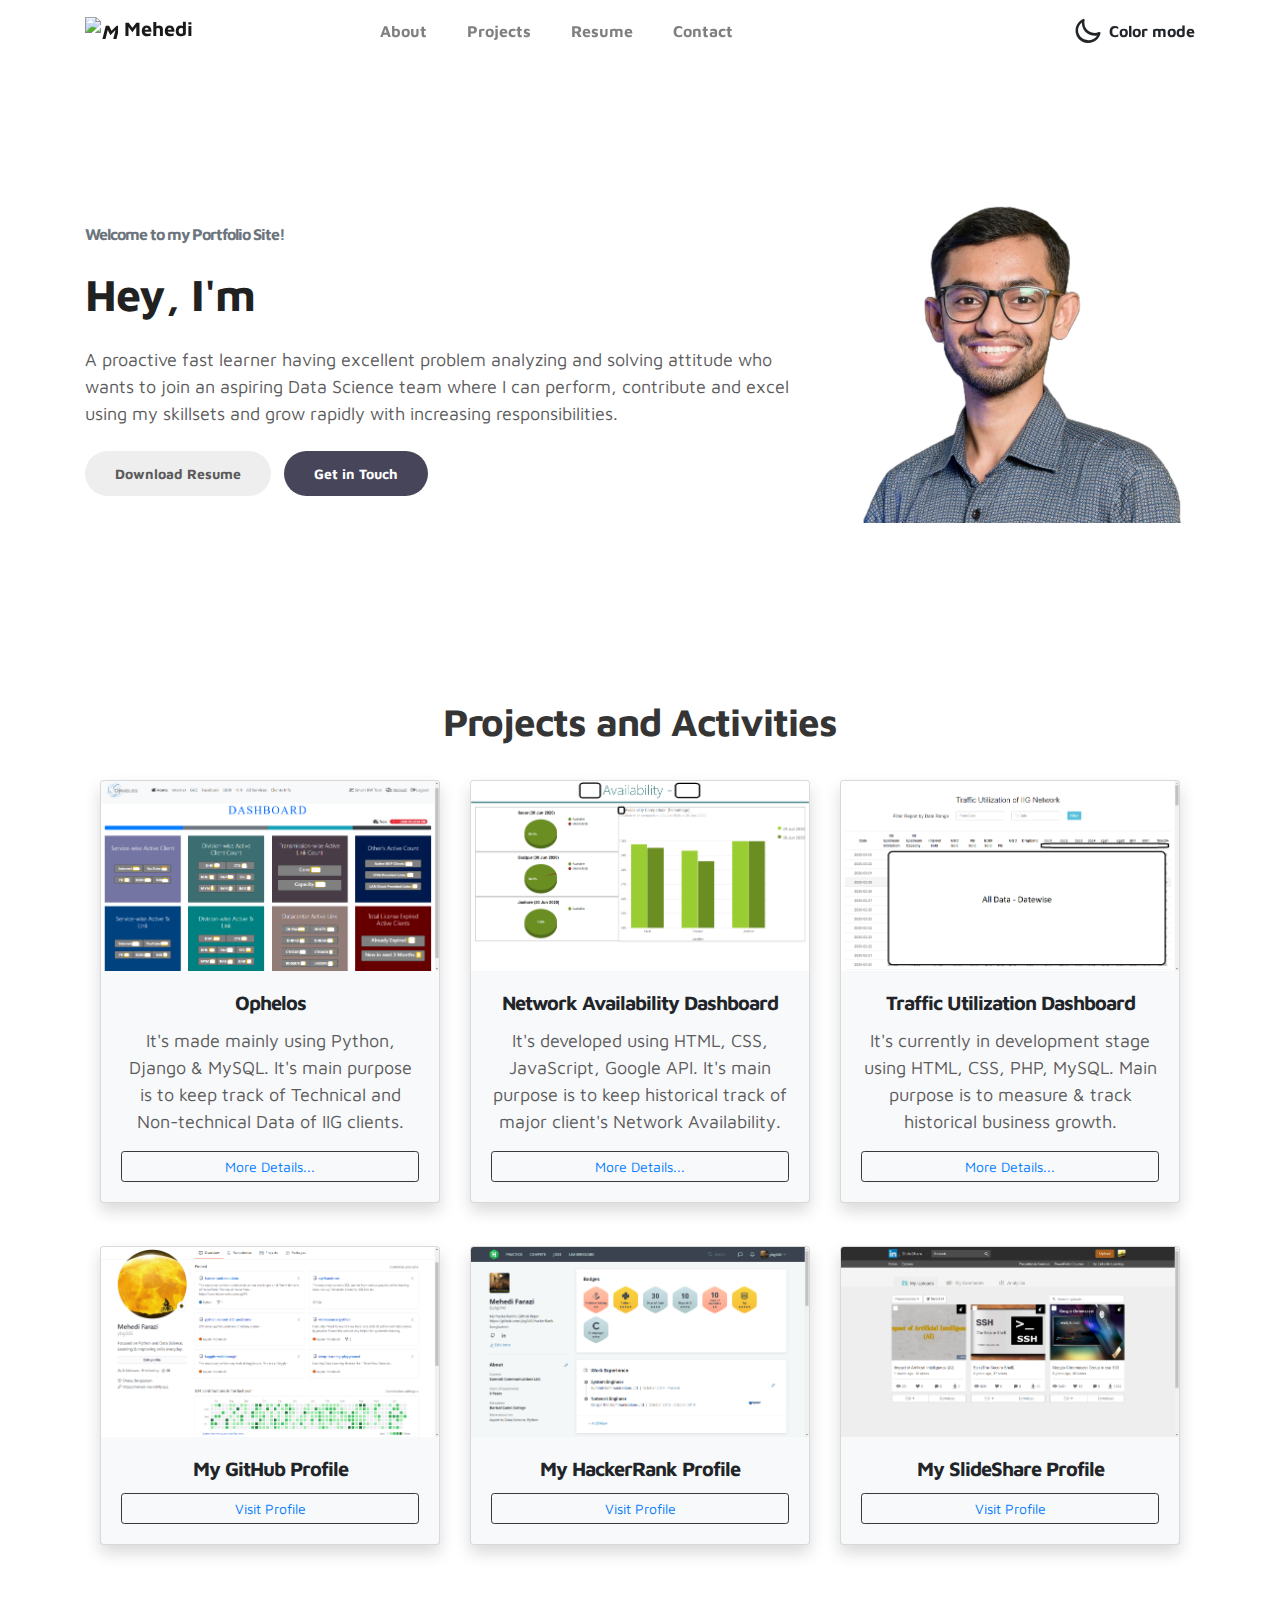
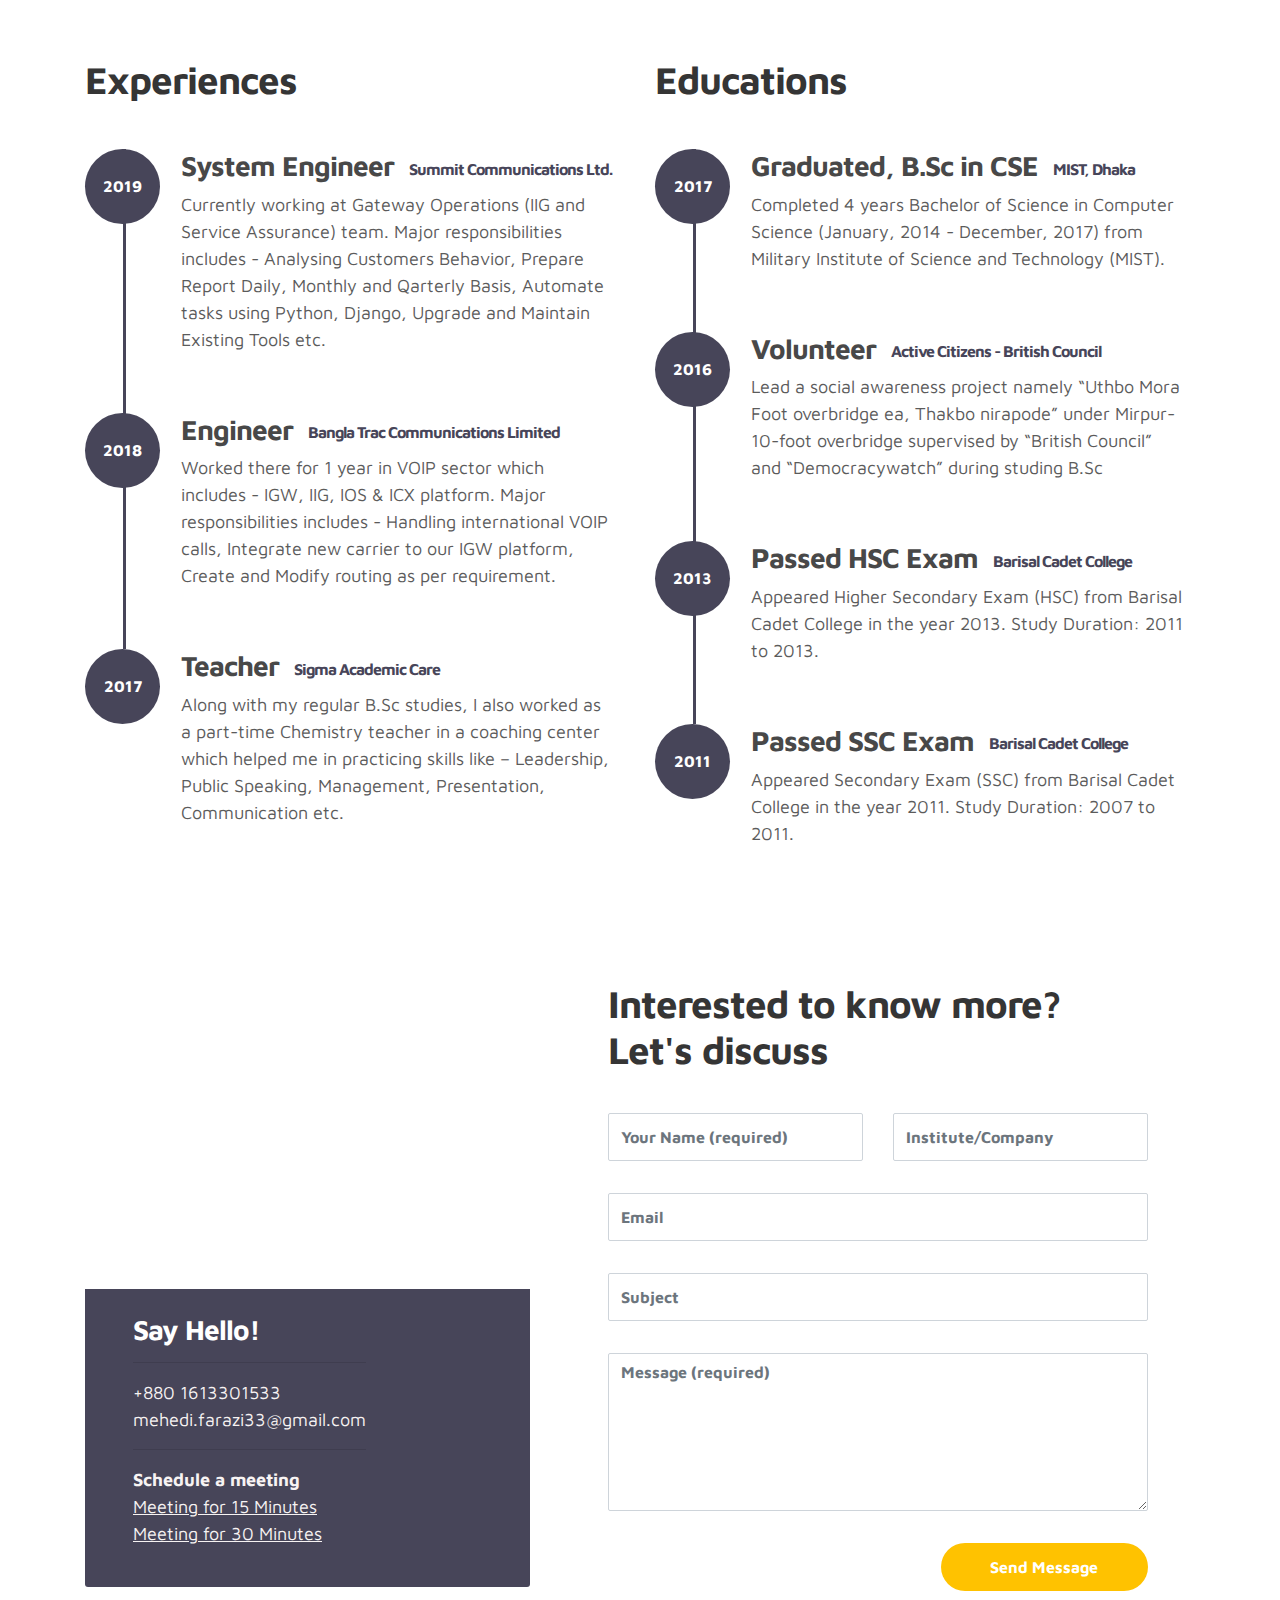
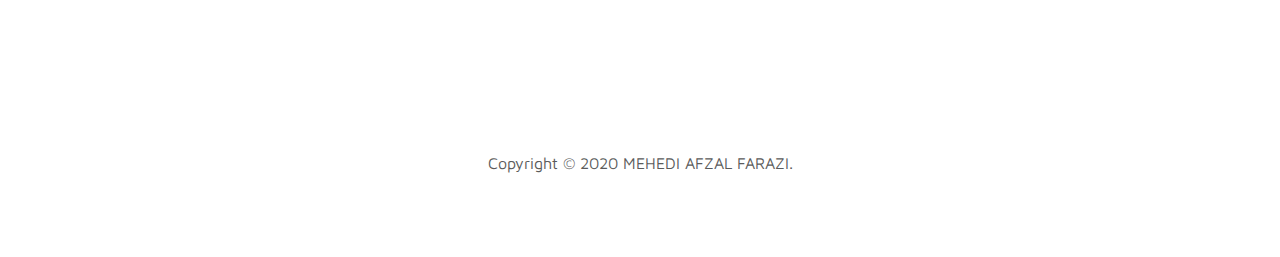
==== commit d68369f0: "Modified contact section" ====
--- a/index.html
+++ b/index.html
@@ -369,7 +369,7 @@
 
             <div class="contact-info d-flex justify-content-between align-items-center py-4 px-lg-5">
                 <div class="contact-info-item">
-                    <h3 class="mb-3 text-white">Wanna say hello to me!</h3>
+                    <h3 class="mb-3 text-white">Say Hello!</h3>
                     <hr>
                     <!-- <p class="footer-text mb-0"><i class="fas fa-phone-alt fa-lg"></i> +880 1613301533</p> -->
                     <p class="footer-text mb-0"><i class="fas fa-phone-alt fa-lg"></i> <a href="tel:+8801613301533" onclick="ga('send', 'event', { eventCategory: 'Contact', eventAction: 'Call', eventLabel: 'Mobile Button'});"> +880 1613301533 </a>
@@ -391,7 +391,7 @@
 
         <div class="col-lg-6 col-12">
             <div class="contact-form">
-                <h2 class="mb-4">Interested to work together? Let's talk</h2>
+                <h2 class="mb-4">Interested to know more? Let's discuss</h2>
                 <form action="https://app.99inbound.com/api/e/u4Ypcwsz" method="POST" target="_blank">
                     <div class="row">
                         <div class="col-lg-6 col-12">
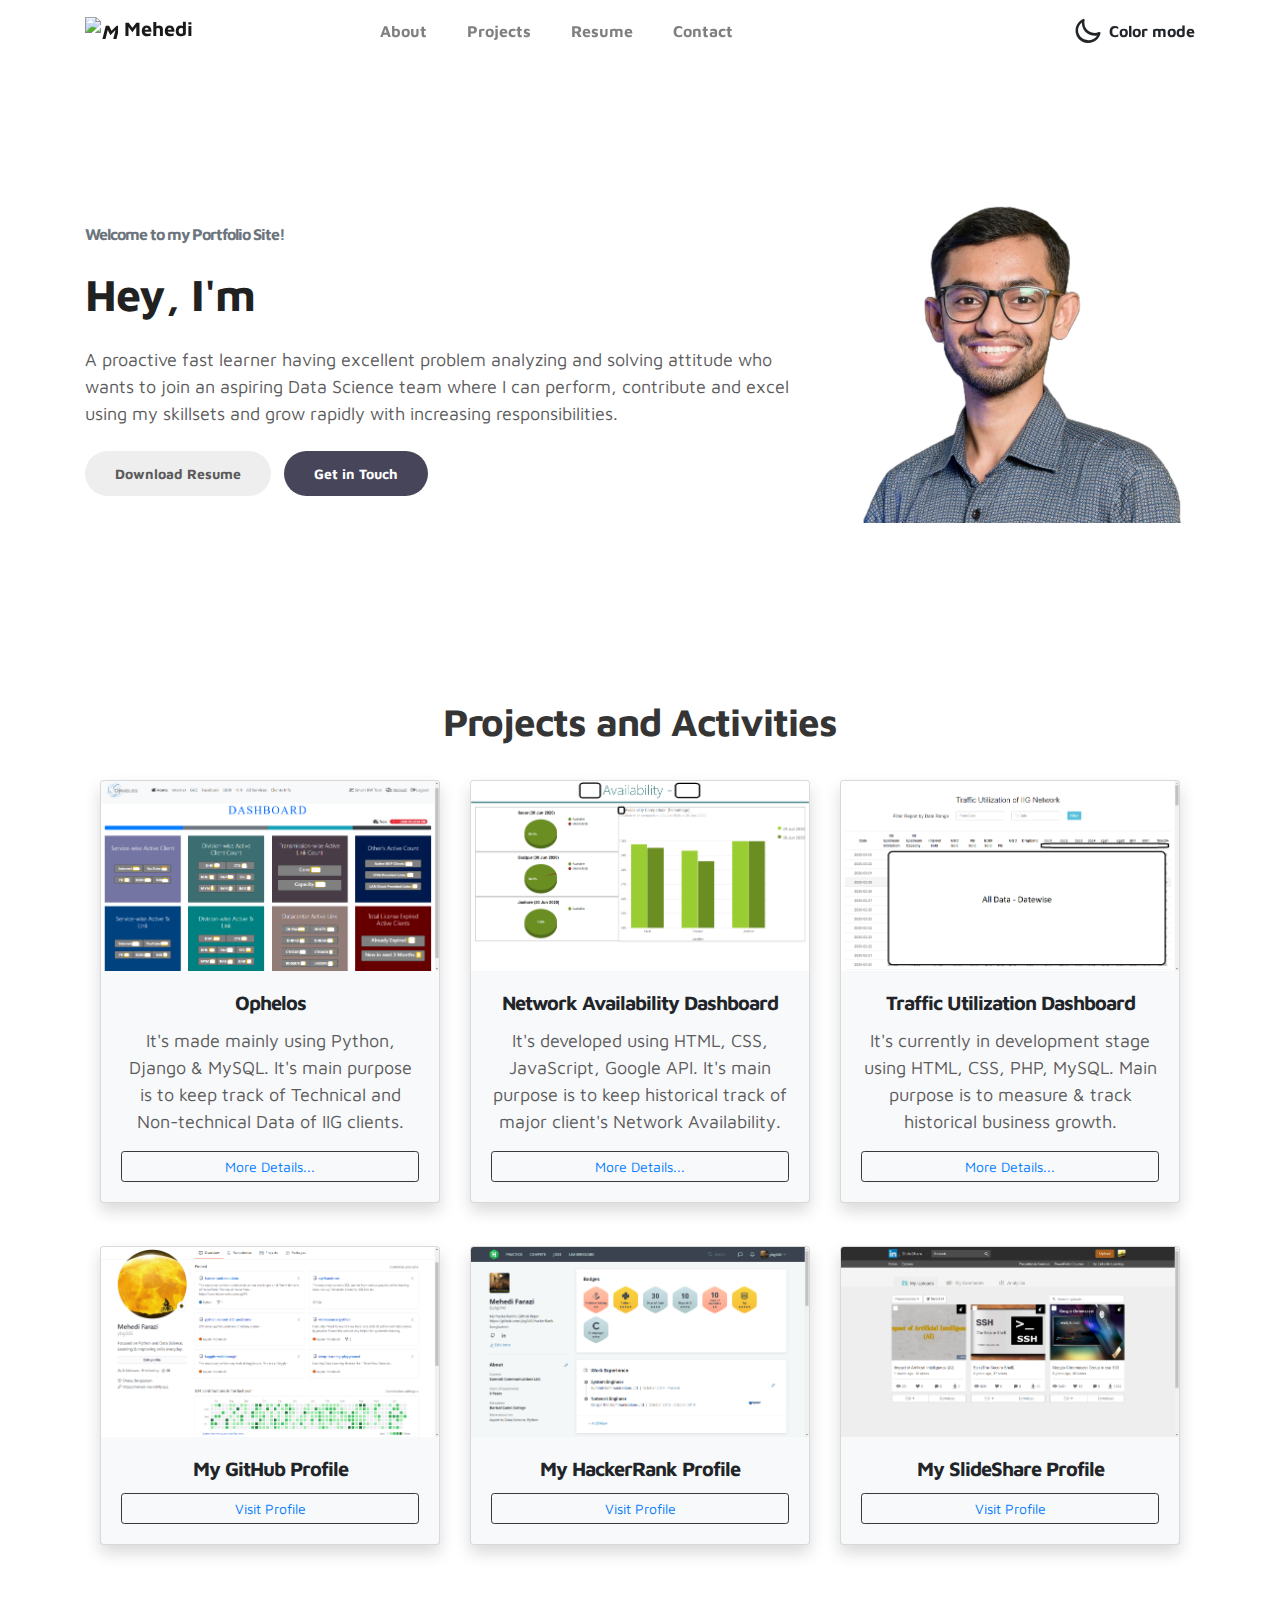
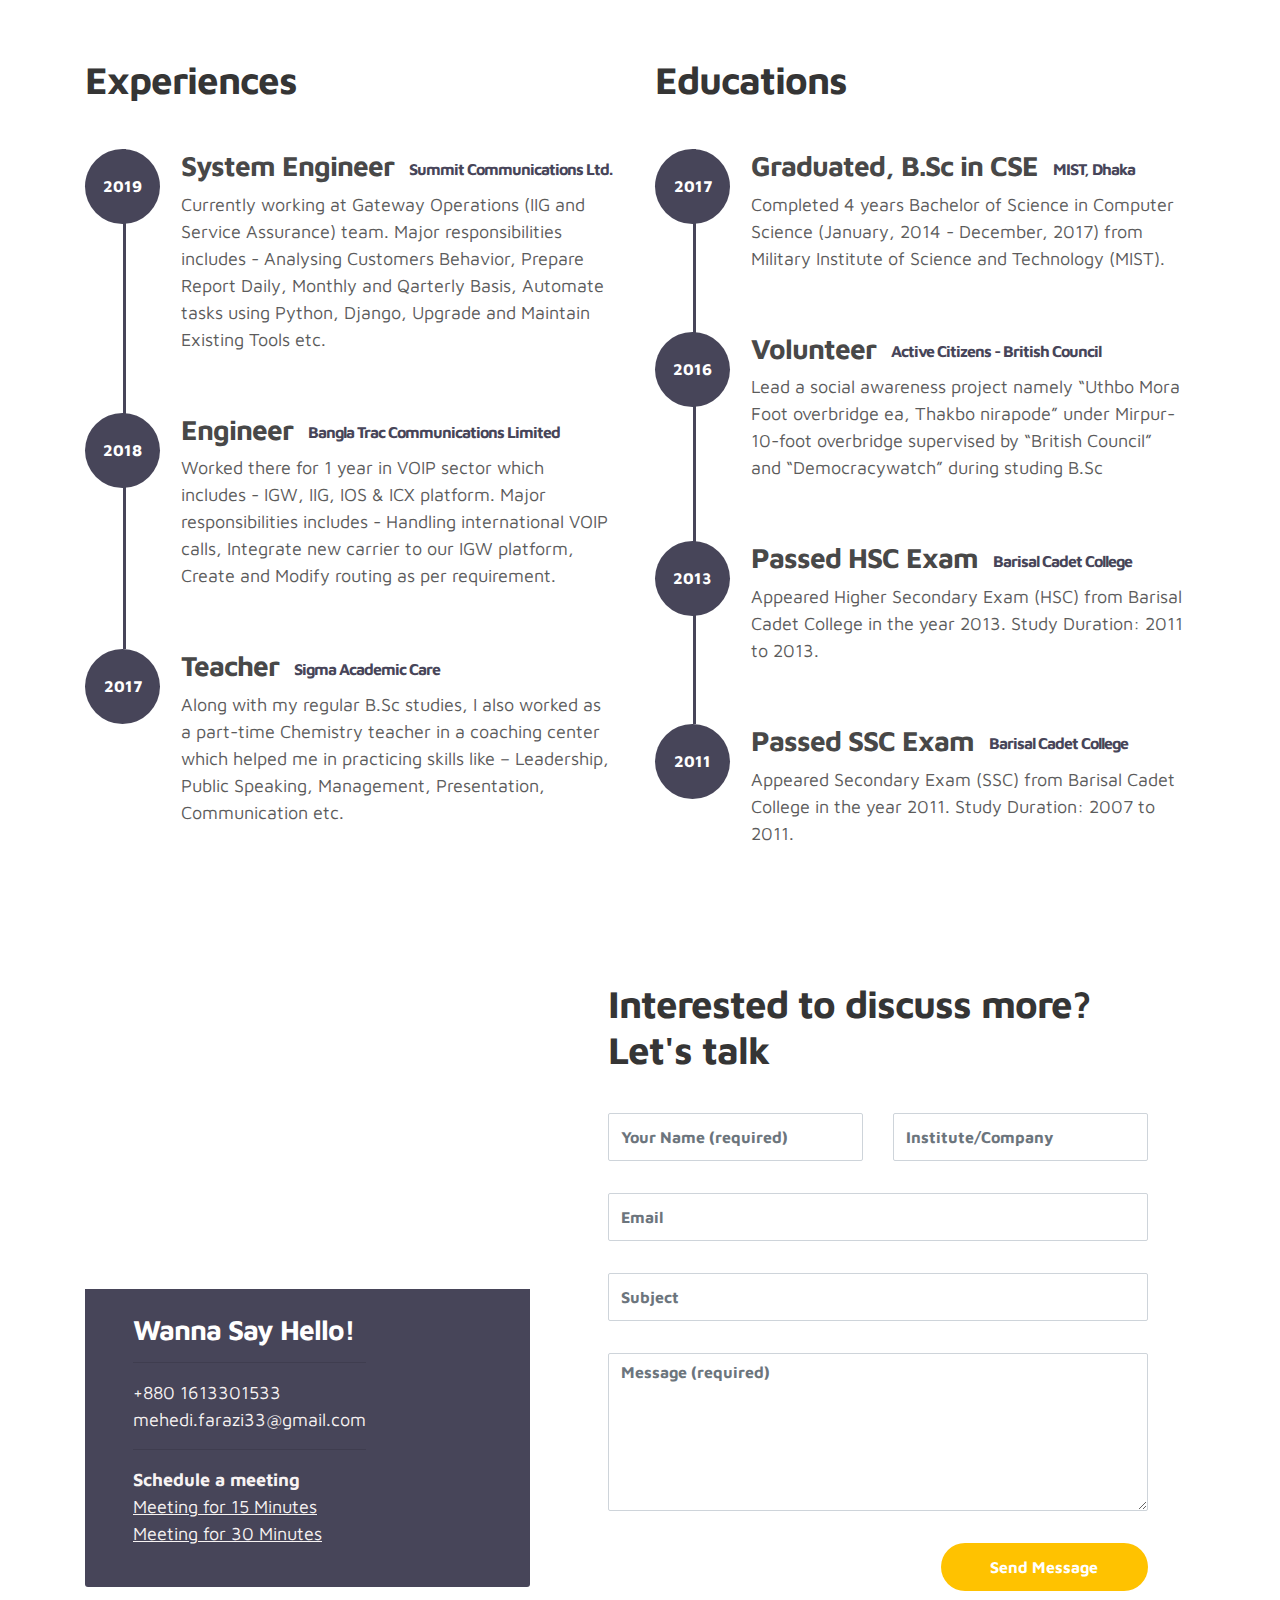
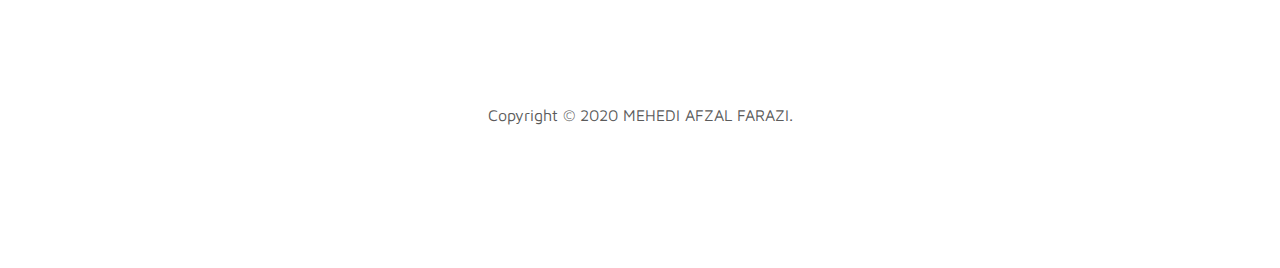
==== commit a4b07386: "Modified home and readme file" ====
--- a/index.html
+++ b/index.html
@@ -369,7 +369,7 @@
 
             <div class="contact-info d-flex justify-content-between align-items-center py-4 px-lg-5">
                 <div class="contact-info-item">
-                    <h3 class="mb-3 text-white">Say Hello!</h3>
+                    <h3 class="mb-3 text-white">Wanna Say Hello!</h3>
                     <hr>
                     <!-- <p class="footer-text mb-0"><i class="fas fa-phone-alt fa-lg"></i> +880 1613301533</p> -->
                     <p class="footer-text mb-0"><i class="fas fa-phone-alt fa-lg"></i> <a href="tel:+8801613301533" onclick="ga('send', 'event', { eventCategory: 'Contact', eventAction: 'Call', eventLabel: 'Mobile Button'});"> +880 1613301533 </a>
@@ -391,7 +391,7 @@
 
         <div class="col-lg-6 col-12">
             <div class="contact-form">
-                <h2 class="mb-4">Interested to know more? Let's discuss</h2>
+                <h2 class="mb-4">Interested to discuss more? Let's talk</h2>
                 <form action="https://app.99inbound.com/api/e/u4Ypcwsz" method="POST" target="_blank">
                     <div class="row">
                         <div class="col-lg-6 col-12">
@@ -434,7 +434,7 @@
     <div class="container">
         <div class="row">
             <div class="col-lg-12 col-12">
-                <p class="copyright-text text-center mt-5">Copyright &copy; 2020 MEHEDI AFZAL FARAZI.</p>
+                <p class="copyright-text text-center mt-0">Copyright &copy; 2020 MEHEDI AFZAL FARAZI.</p>
             </div>
             <div class="col-lg-12 col-12">
                 <div class="wrapper">
@@ -447,6 +447,7 @@
             </div>
         </div>
     </div>
+    <p class="text-right pt-3"> <iframe src="https://ghbtns.com/github-btn.html?user=ybg345&repo=ybg345.github.io&type=fork&count=true" frameborder="0" scrolling="0" width="150" height="20" title="GitHub"></iframe> <iframe src="https://ghbtns.com/github-btn.html?user=ybg345&repo=ybg345.github.io&type=star&count=true" frameborder="0" scrolling="0" width="150" height="20" title="GitHub"></iframe></p>
 </footer>
 
 
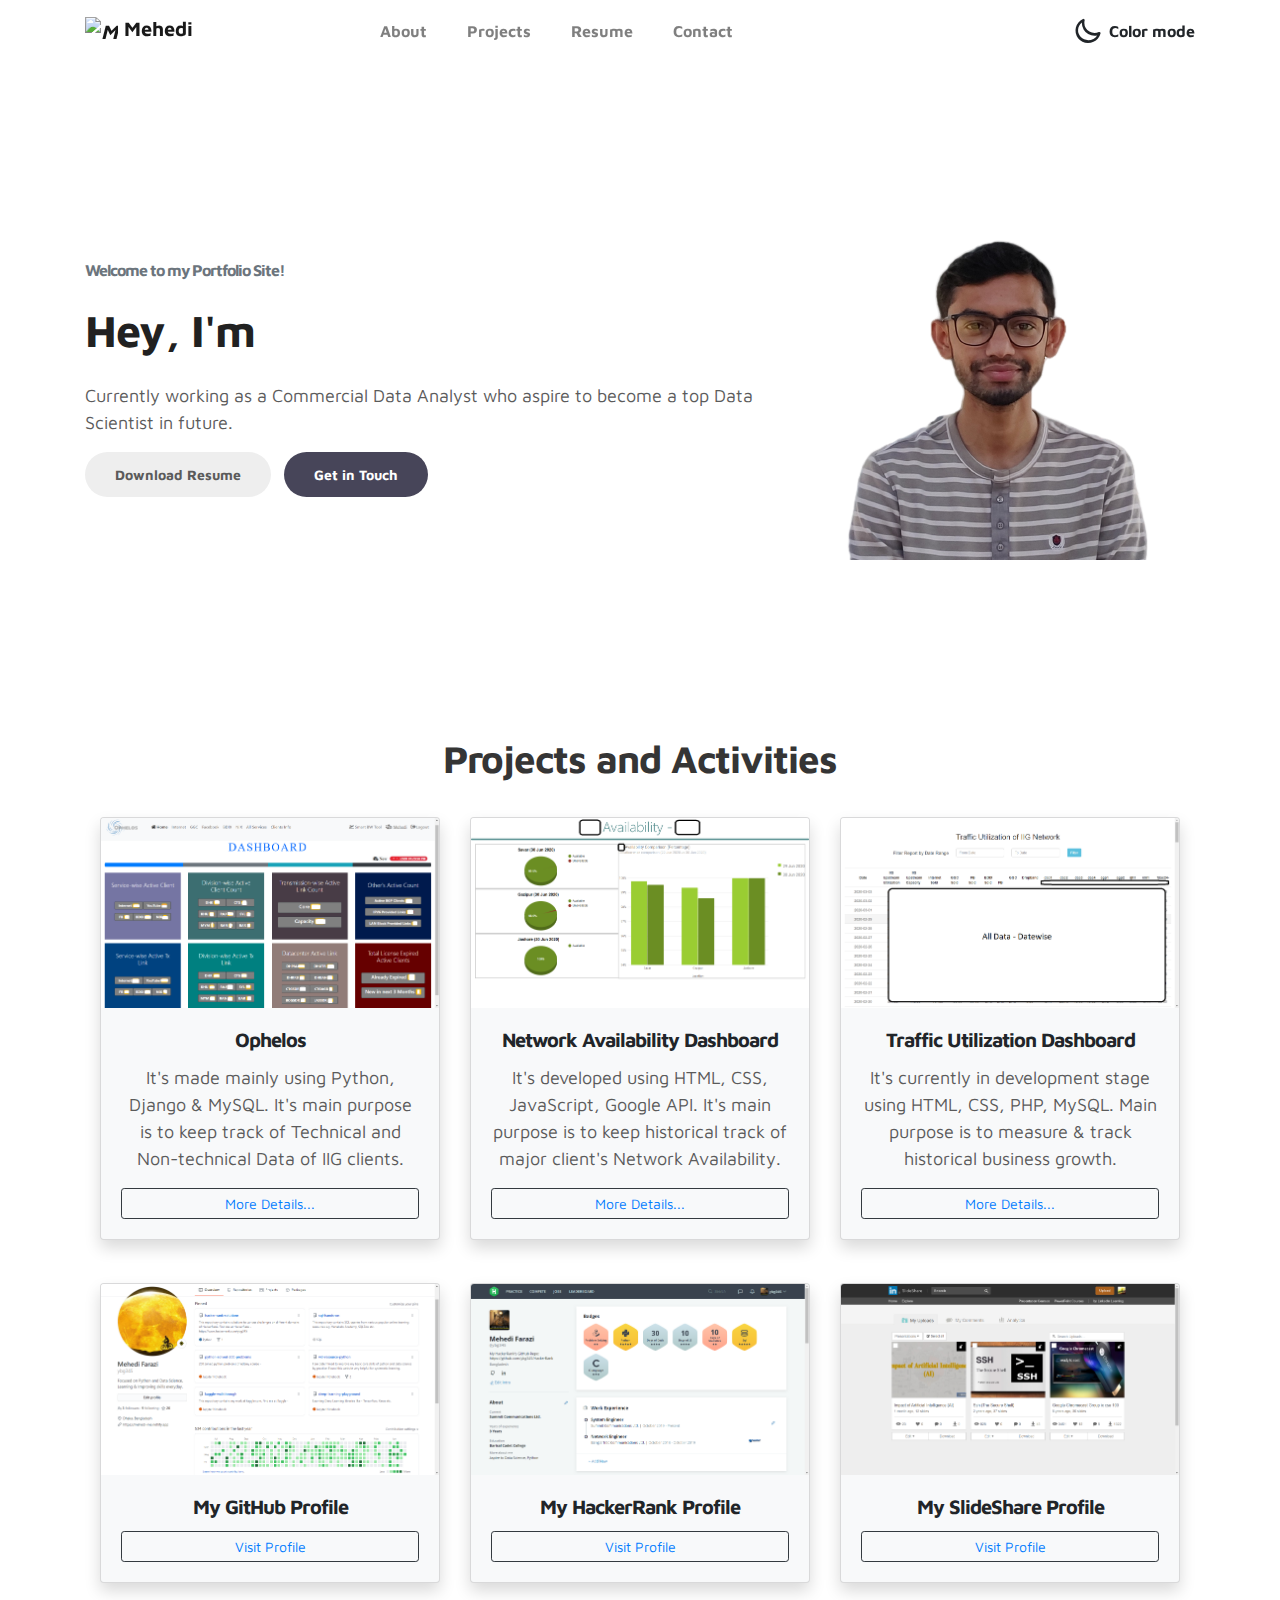
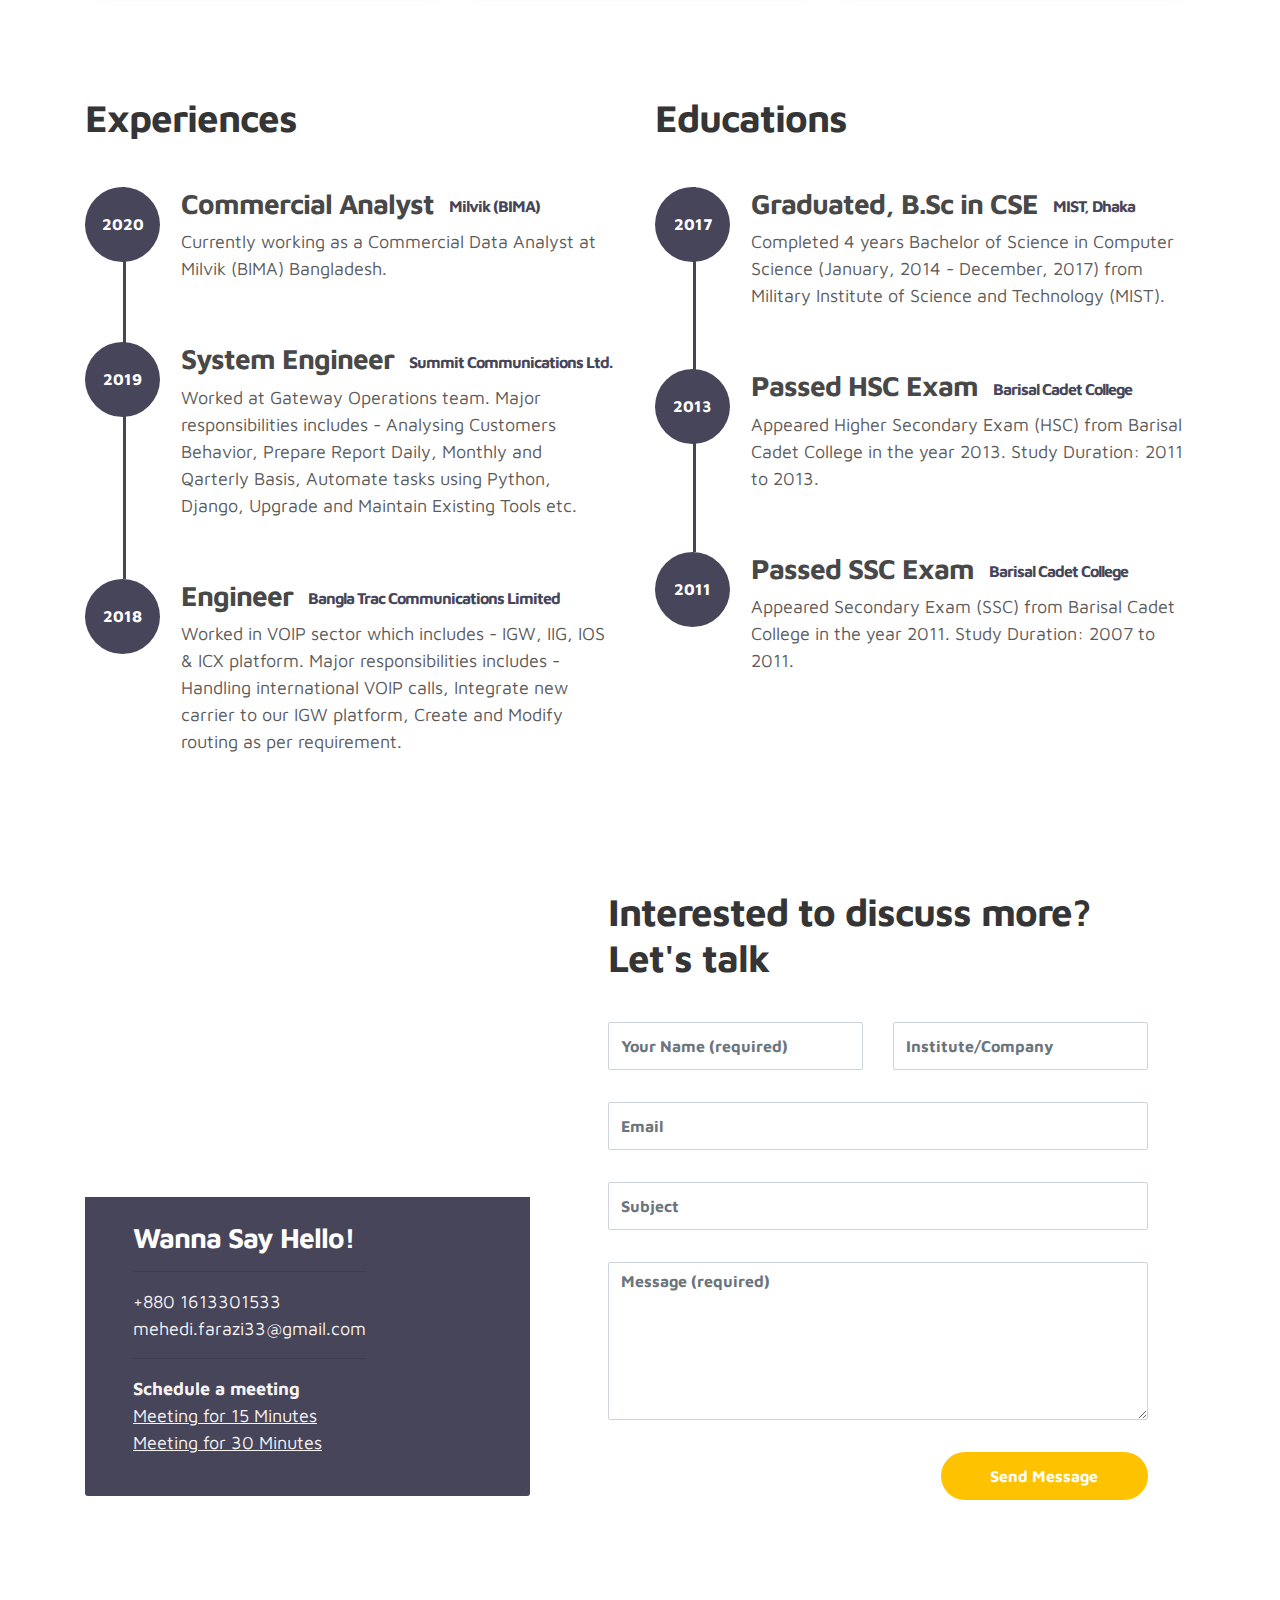
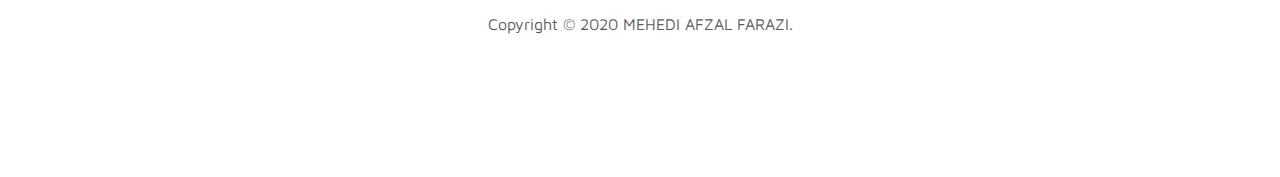
==== commit 28d20ec0: "Updated index page info except projects" ====
--- a/index.html
+++ b/index.html
@@ -19,6 +19,8 @@
     <link rel="stylesheet" href="css/project-card.css">
     <link rel="stylesheet" href="css/social-logo.css">
     <script src="https://use.fontawesome.com/releases/v5.12.1/js/all.js" data-auto-a11y="true"></script>
+
+    <script data-ad-client="ca-pub-4823621136796195" async src="https://pagead2.googlesyndication.com/pagead/js/adsbygoogle.js"></script>
 </head>
 
 
@@ -77,13 +79,13 @@
                         <span class="mr-2">Hey, I'm</span>
                         <div class="animated-info">
                             <span class="animated-item">Mehedi Farazi</span>
-                            <span class="animated-item">Analyst Programmer</span>
+                            <span class="animated-item">Data Analyst</span>
                         </div>
                     </h1>
 
-                    <p>A proactive fast learner having excellent problem analyzing and solving attitude who wants to join an aspiring Data Science team where I can perform, contribute and excel using my skillsets and grow rapidly with increasing responsibilities.</p>
-
-                    <div class="custom-btn-group mt-4">
+                    <p>Currently working as a Commercial Data Analyst who aspire to become a top Data Scientist in future.</p>
+
+                    <div class="custom-btn-group">
                         <a href="files/Data-Analyst_Mehedi-Farazi.pdf" class="btn mr-lg-2 custom-btn" target="_blank"><i class="fas fa-file-alt"></i> Download Resume</a>
                         <a href="#contact" class="btn custom-btn custom-btn-bg custom-btn-link">Get in Touch</a>
                     </div>
@@ -92,7 +94,7 @@
 
             <div class="col-lg-4 col-md-12 col-12">
                 <div class="about-image svg">
-                    <img src="images/me/pp_w.png" class="img-fluid" alt="Mehedi's Picture">
+                    <img src="images/me/3.png" class="img-fluid" alt="Mehedi's Picture">
                 </div>
             </div>
 
@@ -272,11 +274,21 @@
                 <div class="timeline">
                     <div class="timeline-wrapper">
                         <div class="timeline-yr">
+                            <span>2020</span>
+                        </div>
+                        <div class="timeline-info">
+                            <h3><span>Commercial Analyst<small>Milvik (BIMA)</small></h3>
+                            <p>Currently working as a Commercial Data Analyst at Milvik (BIMA) Bangladesh.</p>
+                        </div>
+                    </div>
+
+                    <div class="timeline-wrapper">
+                        <div class="timeline-yr">
                             <span>2019</span>
                         </div>
                         <div class="timeline-info">
                             <h3><span>System Engineer</span><small>Summit Communications Ltd.</small></h3>
-                            <p>Currently working at Gateway Operations (IIG and Service Assurance) team. Major responsibilities includes - Analysing Customers Behavior, Prepare Report Daily, Monthly and Qarterly Basis, Automate tasks using Python, Django, Upgrade and Maintain Existing Tools etc.</p>
+                            <p>Worked at Gateway Operations team. Major responsibilities includes - Analysing Customers Behavior, Prepare Report Daily, Monthly and Qarterly Basis, Automate tasks using Python, Django, Upgrade and Maintain Existing Tools etc.</p>
                         </div>
                     </div>
 
@@ -286,11 +298,11 @@
                         </div>
                         <div class="timeline-info">
                             <h3><span>Engineer</span><small>Bangla Trac Communications Limited</small></h3>
-                            <p>Worked there for 1 year in VOIP sector which includes - IGW, IIG, IOS & ICX platform. Major responsibilities includes - Handling international VOIP calls, Integrate new carrier to our IGW platform, Create and Modify routing as per requirement.</p>
-                        </div>
-                    </div>
-
-                    <div class="timeline-wrapper">
+                            <p>Worked in VOIP sector which includes - IGW, IIG, IOS & ICX platform. Major responsibilities includes - Handling international VOIP calls, Integrate new carrier to our IGW platform, Create and Modify routing as per requirement.</p>
+                        </div>
+                    </div>
+
+                    <!-- <div class="timeline-wrapper">
                         <div class="timeline-yr">
                             <span>2017</span>
                         </div>
@@ -298,7 +310,7 @@
                             <h3><span>Teacher<small>Sigma Academic Care</small></h3>
                             <p>Along with my regular B.Sc studies, I also worked as a part-time Chemistry teacher in a coaching center which helped me in practicing skills like – Leadership, Public Speaking, Management, Presentation, Communication etc.</p>
                         </div>
-                    </div>
+                    </div> -->
 
                 </div>
             </div>
@@ -317,7 +329,7 @@
                         </div>
                     </div>
 
-                    <div class="timeline-wrapper">
+                    <!-- <div class="timeline-wrapper">
                         <div class="timeline-yr">
                             <span>2016</span>
                         </div>
@@ -325,7 +337,7 @@
                             <h3><span>Volunteer</span><small>Active Citizens - British Council</small></h3>
                             <p>Lead a social awareness project namely “Uthbo Mora Foot overbridge ea, Thakbo nirapode” under Mirpur-10-foot overbridge supervised by “British Council” and “Democracywatch” during studing B.Sc</p>
                         </div>
-                    </div>
+                    </div> -->
 
                     <div class="timeline-wrapper">
                         <div class="timeline-yr">
@@ -364,7 +376,17 @@
         <div class="col-lg-5 mr-lg-5 col-12">
             <div class="google-map w-100">
                 <!-- <iframe src="https://maps.google.com/maps?q=brp&t=&z=15&ie=UTF8&iwloc=&output=embed" width="400" height="300" frameborder="0" style="border:0" allowfullscreen></iframe> -->
-                <iframe src="https://www.google.com/maps/embed?pb=!1m18!1m12!1m3!1d3650.2944509740246!2d90.38084691445695!3d23.80812629248668!2m3!1f0!2f0!3f0!3m2!1i1024!2i768!4f13.1!3m3!1m2!1s0x3755c7285b10f46f%3A0x61296d7f2a9a5a30!2sJoynagar%20Project%2C%20National%20Housing%20Authority!5e0!3m2!1sen!2sbd!4v1597746410667!5m2!1sen!2sbd" width="400" height="310" frameborder="0" style="border:0;" allowfullscreen="" aria-hidden="false" tabindex="0"></iframe>
+                <!-- <iframe src="https://www.google.com/maps/embed?pb=!1m18!1m12!1m3!1d3650.2944509740246!2d90.38084691445695!3d23.80812629248668!2m3!1f0!2f0!3f0!3m2!1i1024!2i768!4f13.1!3m3!1m2!1s0x3755c7285b10f46f%3A0x61296d7f2a9a5a30!2sJoynagar%20Project%2C%20National%20Housing%20Authority!5e0!3m2!1sen!2sbd!4v1597746410667!5m2!1sen!2sbd" width="400" height="310" frameborder="0" style="border:0;" allowfullscreen="" aria-hidden="false" tabindex="0"></iframe> -->
+                <!-- <iframe
+                    src="https://www.google.com/maps/embed?pb=!1m18!1m12!1m3!1d1874520.1976287363!2d89.56238175179375!3d23.418143701269436!2m3!1f0!2f0!3f0!3m2!1i1024!2i768!4f13.1!3m3!1m2!1s0x3755b8b087026b81%3A0x8fa563bbdd5904c2!2sDhaka!5e0!3m2!1sen!2sbd!4v1609347247114!5m2!1sen!2sbd"
+                    width="400" height="310" frameborder="0" style="border:0;" allowfullscreen="" aria-hidden="false"
+                    tabindex="0">
+                </iframe> -->
+                <iframe
+                    src="https://www.google.com/maps/embed?pb=!1m18!1m12!1m3!1d1863459.4123700208!2d89.34055143453797!3d24.186838025465786!2m3!1f0!2f0!3f0!3m2!1i1024!2i768!4f13.1!3m3!1m2!1s0x3755c0c1c61277db%3A0xc7d18838730e2e59!2sMirpur%2C%20Dhaka!5e0!3m2!1sen!2sbd!4v1609347405191!5m2!1sen!2sbd"
+                    width="400" height="310" frameborder="0" style="border:0;" allowfullscreen="" aria-hidden="false"
+                    tabindex="0">
+                </iframe>
             </div>
 
             <div class="contact-info d-flex justify-content-between align-items-center py-4 px-lg-5">
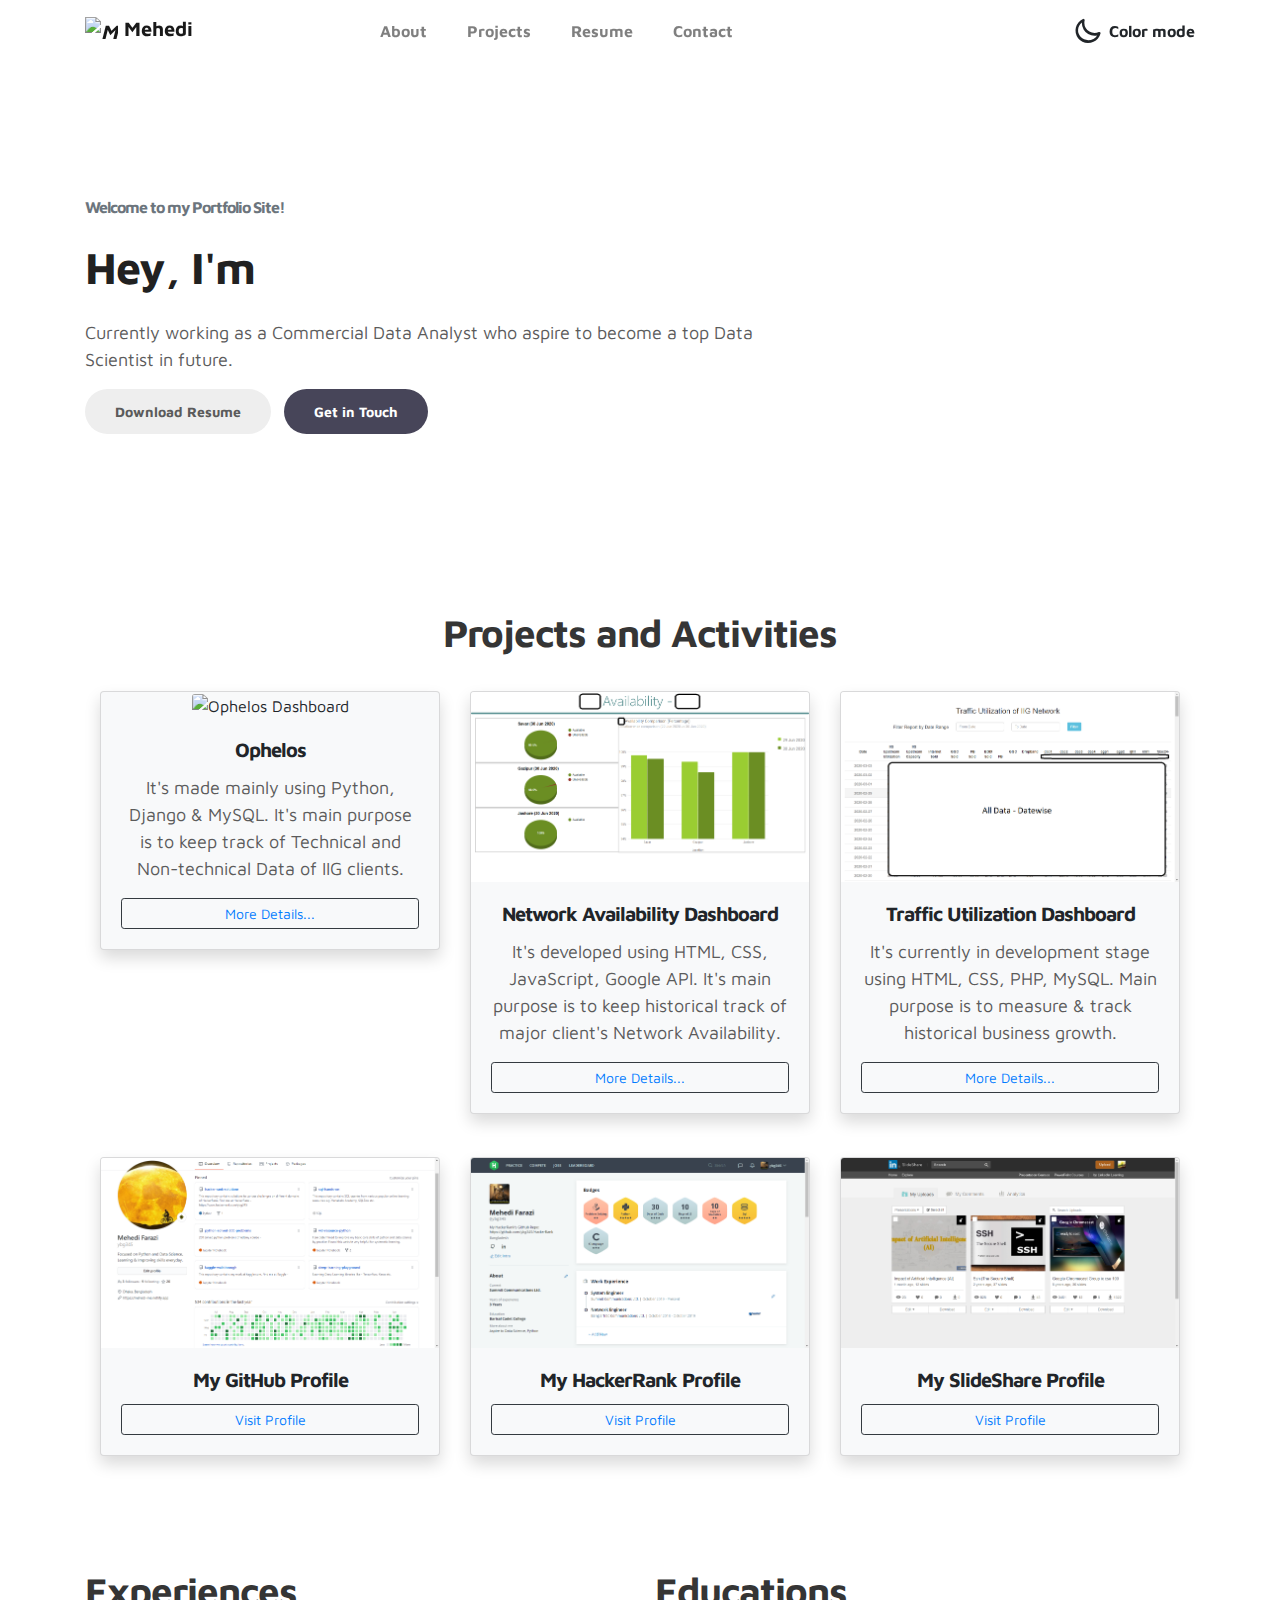
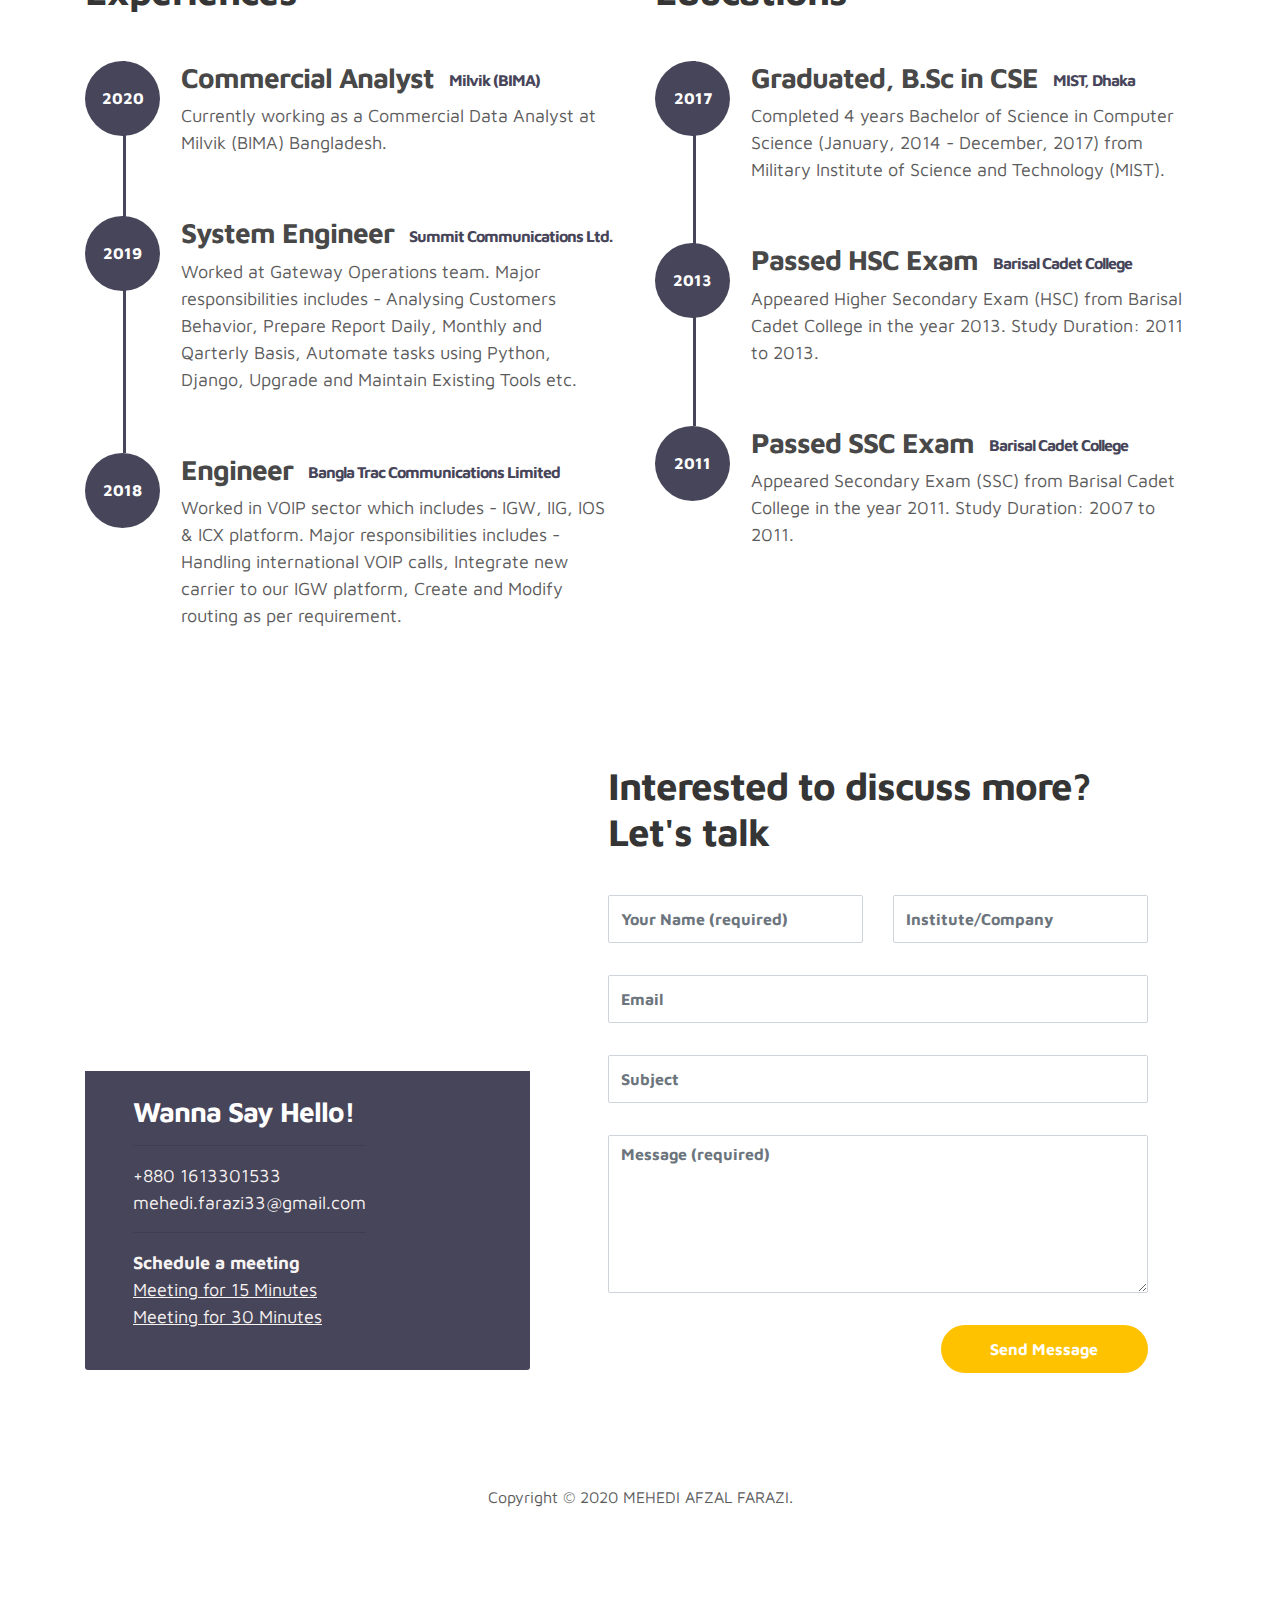
==== commit 4a971869: "Removed self photo from index page" ====
--- a/index.html
+++ b/index.html
@@ -92,11 +92,11 @@
                 </div>
             </div>
 
-            <div class="col-lg-4 col-md-12 col-12">
+            <!-- <div class="col-lg-4 col-md-12 col-12">
                 <div class="about-image svg">
                     <img src="images/me/3.png" class="img-fluid" alt="Mehedi's Picture">
                 </div>
-            </div>
+            </div> -->
 
         </div>
     </div>
@@ -120,7 +120,7 @@
                         <div class="col-md-4 col-12">
                             <div class="card bg-light shadow mb-3">
                                 <div class="inner">
-                                    <img class="card-img-top" src="images\project\ophelos\02-dashboard.png" alt="Ophelos Dashboard">
+                                    <img class="card-img-top" src="images\project\ophelos\ophelos2.png" alt="Ophelos Dashboard">
                                 </div>
 
                                 <div class="card-body">
@@ -329,15 +329,6 @@
                         </div>
                     </div>
 
-                    <!-- <div class="timeline-wrapper">
-                        <div class="timeline-yr">
-                            <span>2016</span>
-                        </div>
-                        <div class="timeline-info">
-                            <h3><span>Volunteer</span><small>Active Citizens - British Council</small></h3>
-                            <p>Lead a social awareness project namely “Uthbo Mora Foot overbridge ea, Thakbo nirapode” under Mirpur-10-foot overbridge supervised by “British Council” and “Democracywatch” during studing B.Sc</p>
-                        </div>
-                    </div> -->
 
                     <div class="timeline-wrapper">
                         <div class="timeline-yr">
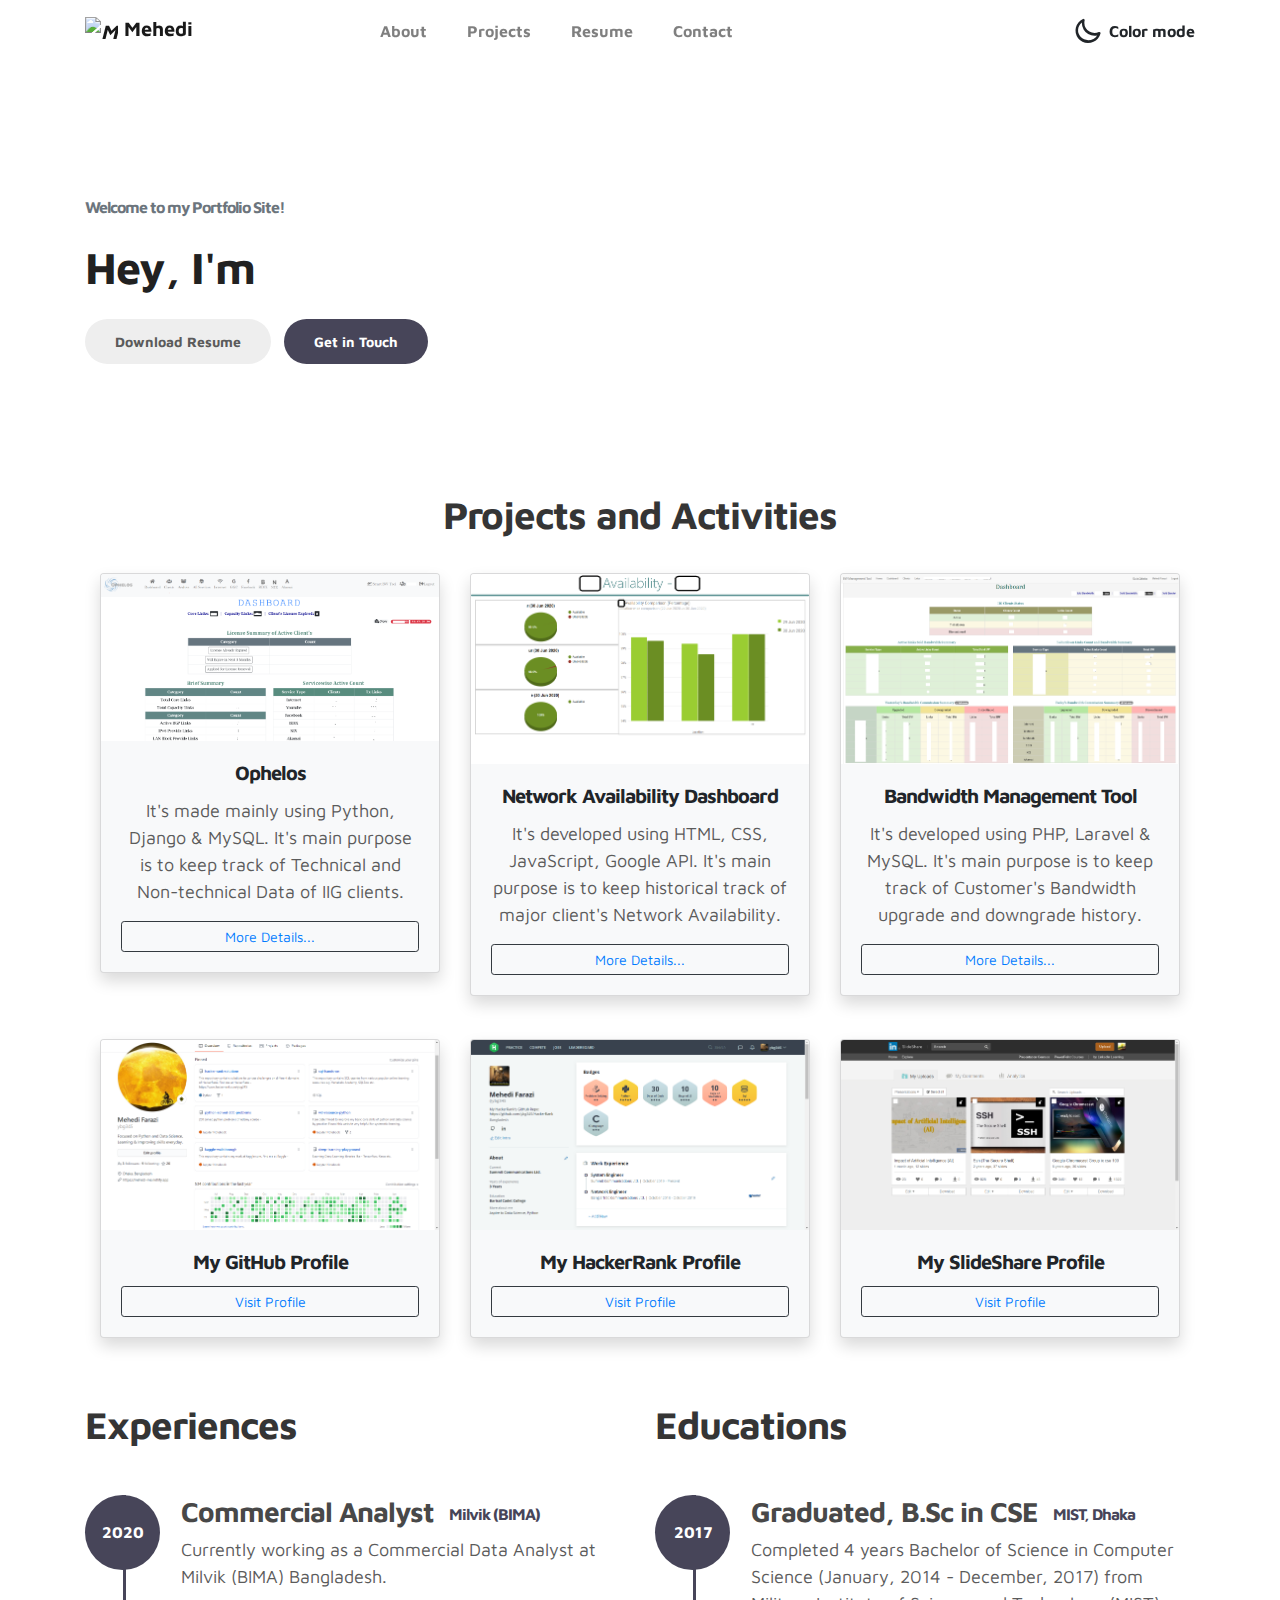
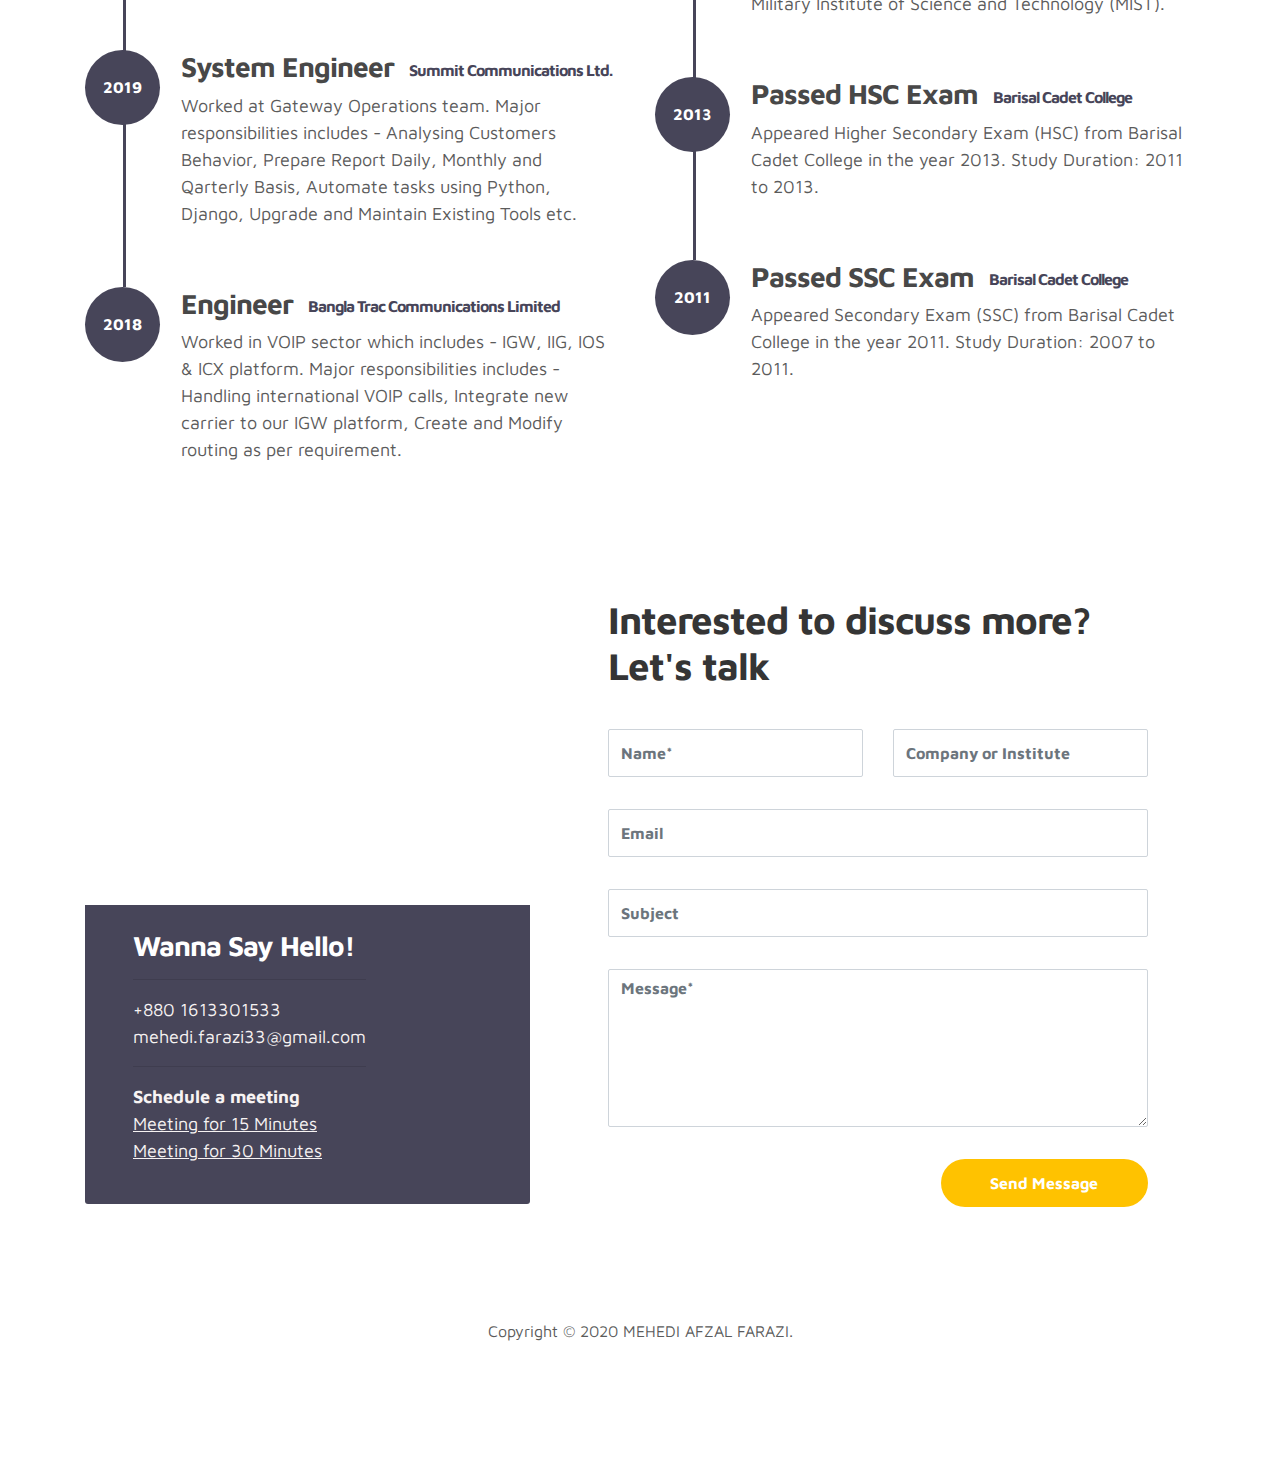
==== commit b3b95bea: "Removed utilization project and updated index" ====
--- a/index.html
+++ b/index.html
@@ -83,7 +83,7 @@
                         </div>
                     </h1>
 
-                    <p>Currently working as a Commercial Data Analyst who aspire to become a top Data Scientist in future.</p>
+                    <!-- <p>Currently working as a Commercial Data Analyst who aspire to become a top Data Scientist in future.</p> -->
 
                     <div class="custom-btn-group">
                         <a href="files/Data-Analyst_Mehedi-Farazi.pdf" class="btn mr-lg-2 custom-btn" target="_blank"><i class="fas fa-file-alt"></i> Download Resume</a>
@@ -105,7 +105,7 @@
 
 
 <!-- PROJECTS -->
-<section class="project py-5" id="project">
+<section class="project py-0" id="project">
     <div class="container">
 
         <div class="row">
@@ -120,7 +120,7 @@
                         <div class="col-md-4 col-12">
                             <div class="card bg-light shadow mb-3">
                                 <div class="inner">
-                                    <img class="card-img-top" src="images\project\ophelos\ophelos2.png" alt="Ophelos Dashboard">
+                                    <img class="card-img-top" src="images\project\ophelos\02-dashboard.png" alt="Ophelos Dashboard">
                                 </div>
 
                                 <div class="card-body">
@@ -154,15 +154,15 @@
                         <div class="col-md-4 col-12">
                             <div class="card bg-light shadow mb-3">
                                 <div class="inner">
-                                    <img class="card-img-top" src="images\project\traffic-utilization\normal.png" alt="Traffic Utilization Dashboard">
-                                </div>
-
-                                <div class="card-body">
-                                    <h5 class="card-title">Traffic Utilization Dashboard</h5>
-                                    <p class="card-text">It's currently in development stage using HTML, CSS, PHP, MySQL. Main purpose is to measure & track historical business growth.</p>
+                                    <img class="card-img-top" src="images\project\bwtool\index-bwtool.png" alt="Bangdwidth Management Tool">
+                                </div>
+
+                                <div class="card-body">
+                                    <h5 class="card-title">Bandwidth Management Tool</h5>
+                                    <p class="card-text">It's developed using PHP, Laravel & MySQL. It's main purpose is to keep track of Customer's Bandwidth upgrade and downgrade history.</p>
 
                                     <button type="button" class="btn btn-sm btn-block btn-outline-dark" data-toggle="tooltip" data-placement="top" title="Click to open details at new page">
-                                        <a href="utilization.html">More Details...</a>
+                                        <a href="bwtool.html">More Details...</a>
                                     </button>
                                 </div>
                             </div>
@@ -408,11 +408,11 @@
                 <form action="https://app.99inbound.com/api/e/u4Ypcwsz" method="POST" target="_blank">
                     <div class="row">
                         <div class="col-lg-6 col-12">
-                            <input type="text" class="form-control" name="name" placeholder="Your Name (required)" id="name" required>
+                            <input type="text" class="form-control" name="name" placeholder="Name*" id="name" required>
                         </div>
 
                         <div class="col-lg-6 col-12">
-                            <input type="text" class="form-control" name="company" placeholder="Institute/Company" id="company">
+                            <input type="text" class="form-control" name="company" placeholder="Company or Institute" id="company">
                         </div>
 
                         <div class="col-12">
@@ -424,7 +424,7 @@
                         </div>
 
                         <div class="col-12">
-                            <textarea name="message" rows="6" class="form-control" id="message" placeholder="Message (required)" required></textarea>
+                            <textarea name="message" rows="6" class="form-control" id="message" placeholder="Message*" required></textarea>
                         </div>
 
                         <div class="ml-lg-auto col-lg-5 col-12">
